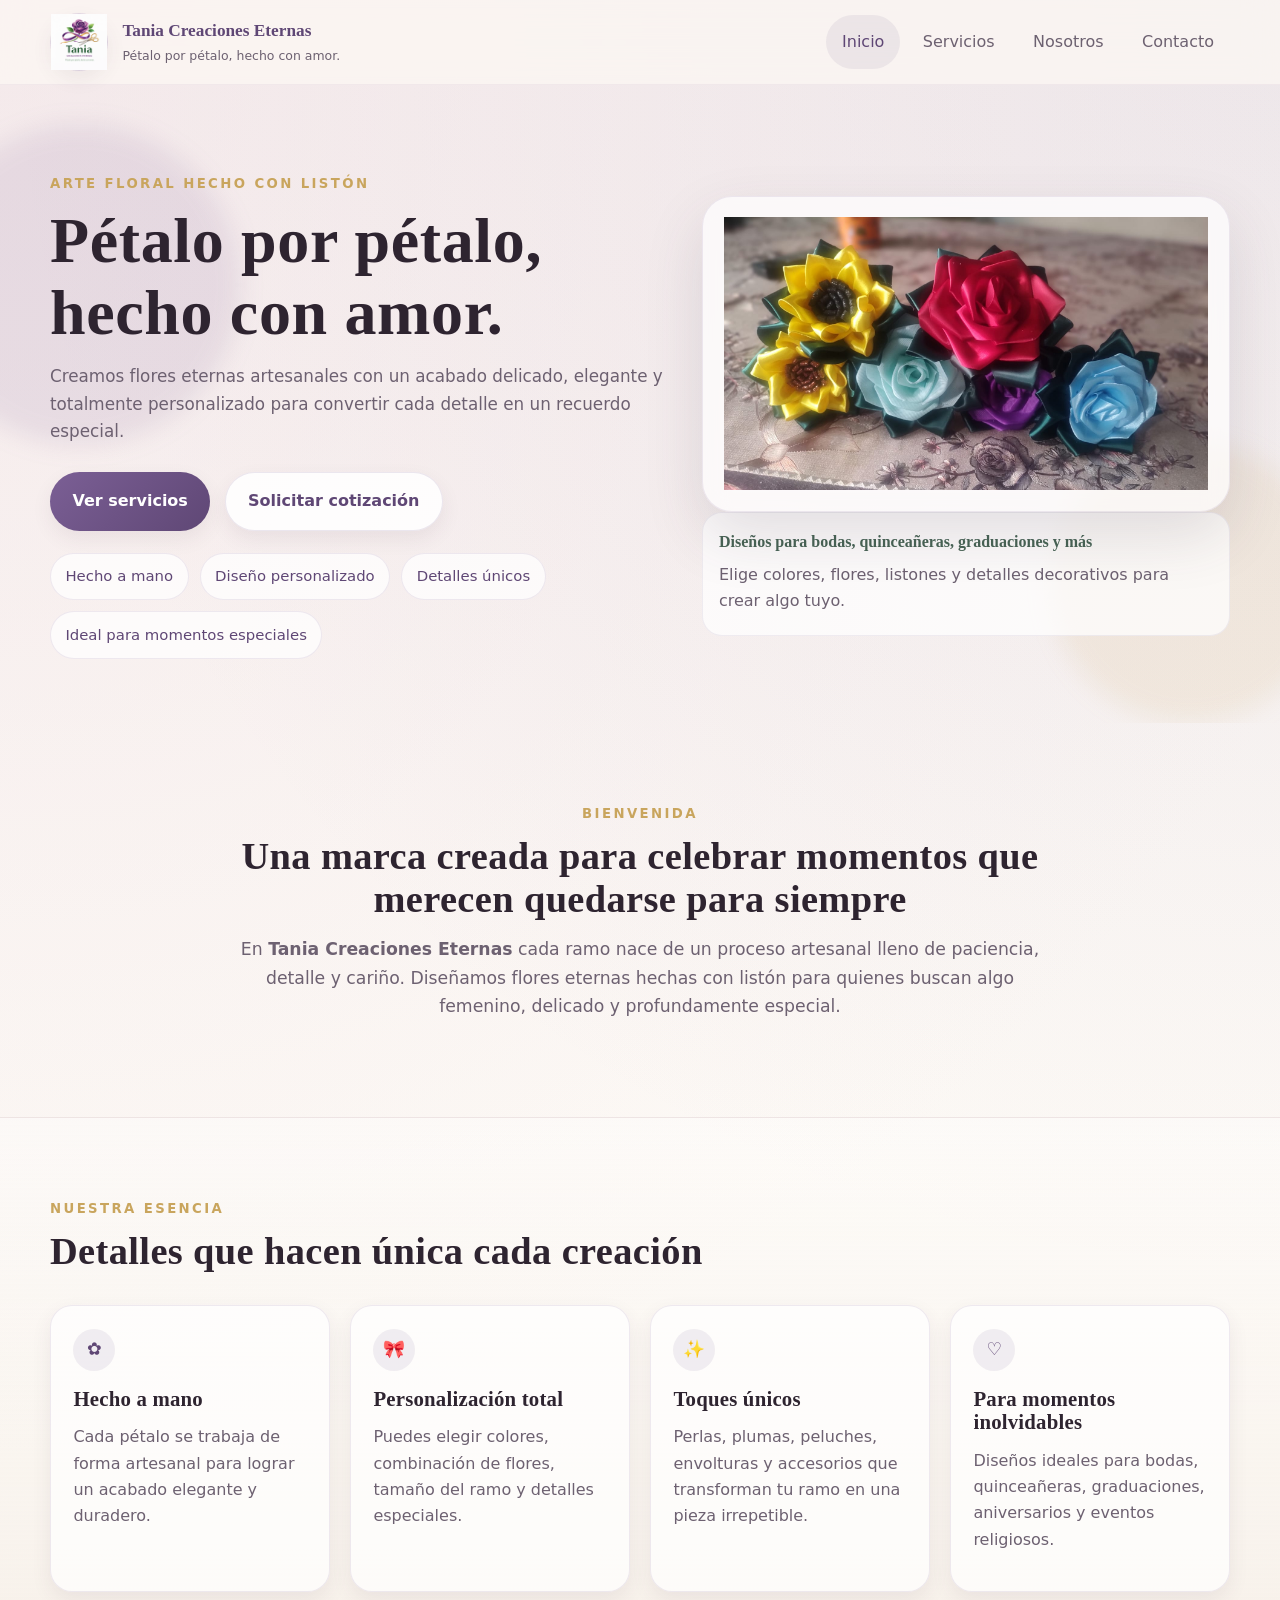
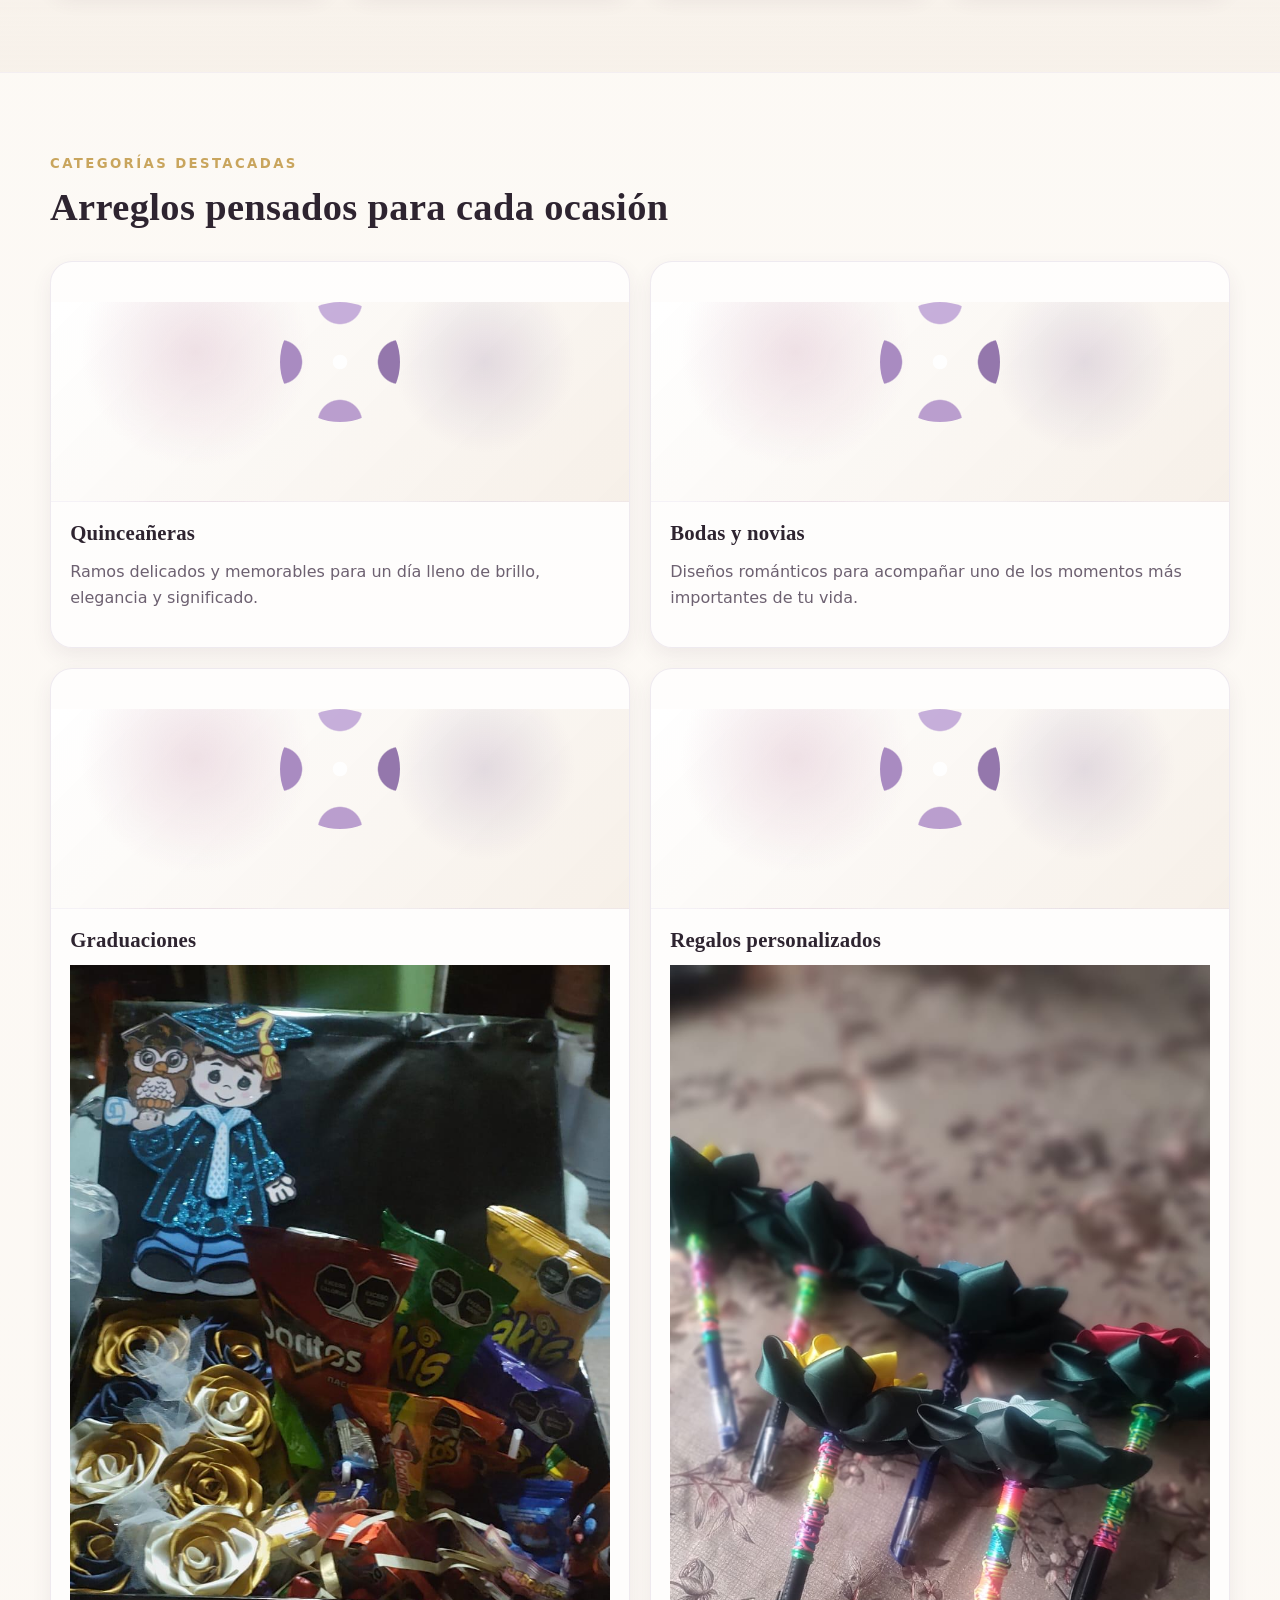
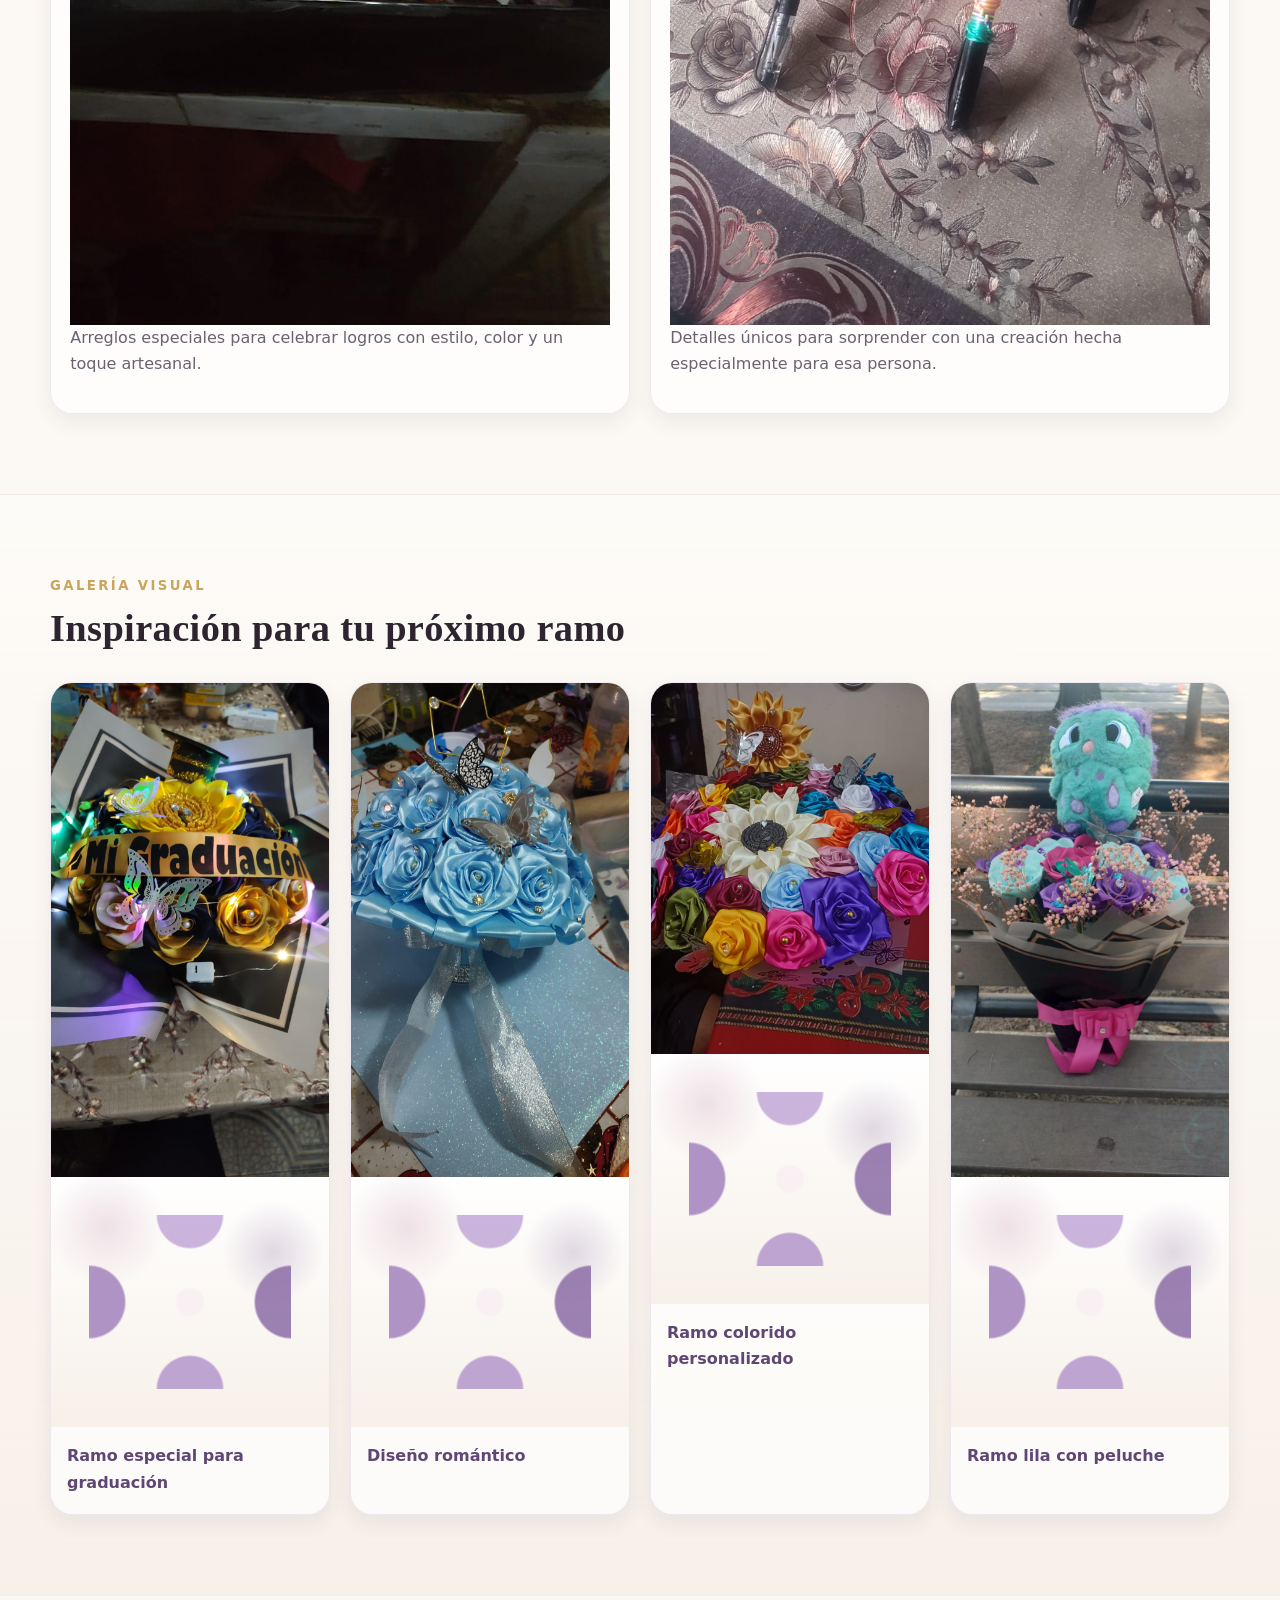
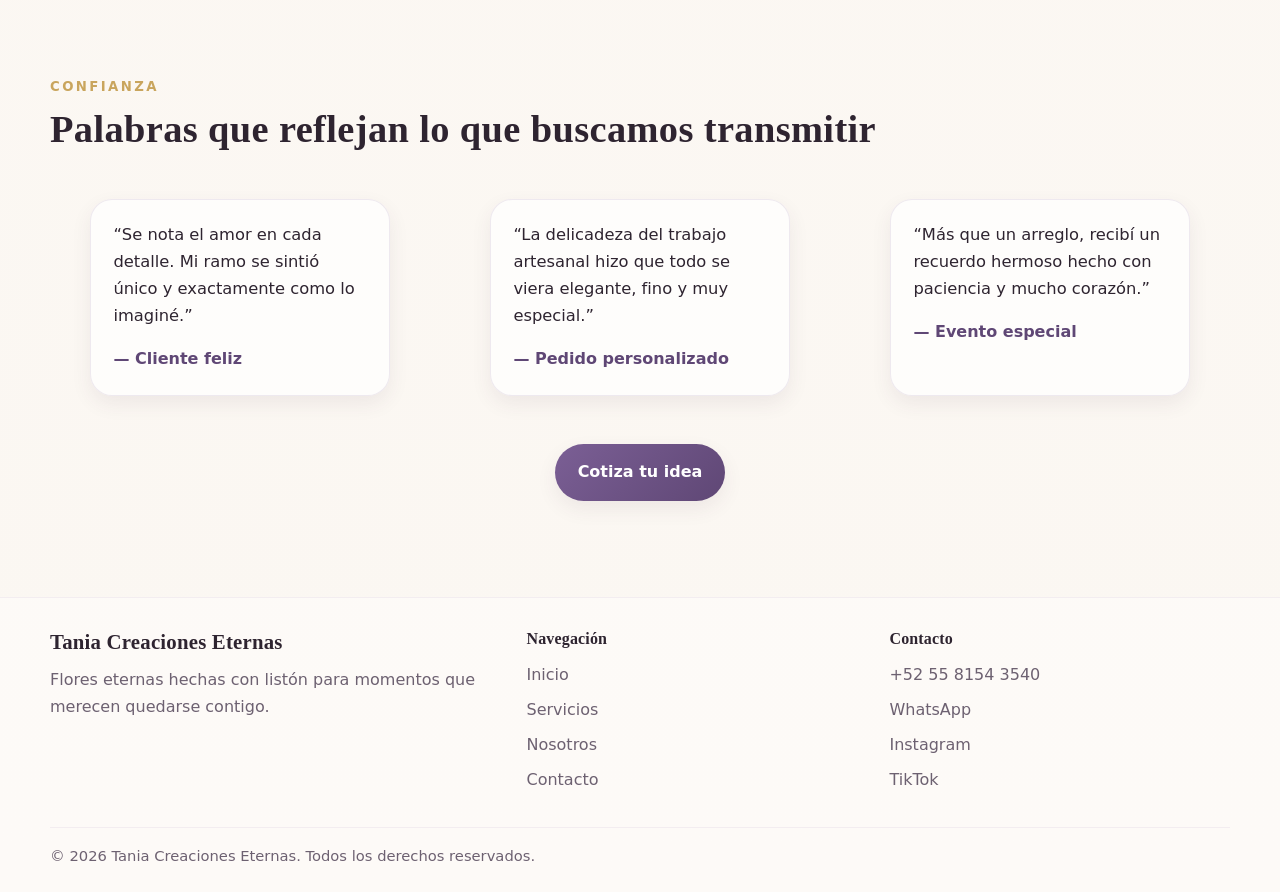
==== index.html @ 3d88b13b "Archivos iniciales" ====
<!DOCTYPE html>
<html lang="es">
<head>
  <meta charset="UTF-8" />
  <meta name="viewport" content="width=device-width, initial-scale=1.0" />
  <title>Tania Creaciones Eternas | Inicio</title>
  <meta
    name="description"
    content="Tania Creaciones Eternas crea flores eternas hechas con listón, pétalo por pétalo, con diseños personalizados para bodas, quinceañeras, graduaciones y momentos especiales."
  />
  <link rel="stylesheet" href="style.css" />
</head>
<body>
  <a class="skip-link" href="#contenido">Saltar al contenido</a>

  <!-- Header -->
  <header class="site-header">
    <div class="container nav-wrap">
      <a href="index.html" class="brand" aria-label="Ir al inicio de Tania Creaciones Eternas">
        <div class="brand-mark" aria-hidden="true">
          <img src="Imagenes/logo tania creaciones.png" alt="logotipo de Tania Creaciones Eternas">
        </div>
        <div class="brand-text">
          <strong>Tania Creaciones Eternas</strong>
          <span>Pétalo por pétalo, hecho con amor.</span>
        </div>
      </a>

      <button class="menu-toggle" aria-expanded="false" aria-controls="main-nav">
        Menú
      </button>

      <nav id="main-nav" class="main-nav" aria-label="Navegación principal">
        <ul>
          <li><a class="active" href="index.html">Inicio</a></li>
          <li><a href="servicios.html">Servicios</a></li>
          <li><a href="nosotros.html">Nosotros</a></li>
          <li><a href="contacto.html">Contacto</a></li>
        </ul>
      </nav>
    </div>
  </header>

  <main id="contenido">
    <!-- Hero -->
    <section class="hero">
      <div class="container hero-grid">
        <div class="hero-copy reveal">
          <p class="eyebrow">Arte floral hecho con listón</p>
          <h1>Pétalo por pétalo, hecho con amor.</h1>
          <p class="hero-text">
            Creamos flores eternas artesanales con un acabado delicado, elegante y totalmente
            personalizado para convertir cada detalle en un recuerdo especial.
          </p>
          <div class="hero-actions">
            <a class="btn btn-primary" href="servicios.html">Ver servicios</a>
            <a class="btn btn-secondary" href="contacto.html">Solicitar cotización</a>
          </div>

          <ul class="hero-badges" aria-label="Valores principales">
            <li>Hecho a mano</li>
            <li>Diseño personalizado</li>
            <li>Detalles únicos</li>
            <li>Ideal para momentos especiales</li>
          </ul>
        </div>

        <div class="hero-visual reveal">
          <div class="hero-card">
              <img src="Imagenes/Personalizacion Tania Creaciones.jpeg" alt="Personalización de un ramo de flores">
            </div>
            <div class="hero-note">
              <strong>Diseños para bodas, quinceañeras, graduaciones y más</strong>
              <p>Elige colores, flores, listones y detalles decorativos para crear algo tuyo.</p>
            </div>
          </div>
        </div>
      </div>
      <div class="hero-glow hero-glow-1"></div>
      <div class="hero-glow hero-glow-2"></div>
    </section>

    <!-- Brand intro -->
    <section class="section">
      <div class="container narrow center reveal">
        <p class="section-label">Bienvenida</p>
        <h2>Una marca creada para celebrar momentos que merecen quedarse para siempre</h2>
        <p class="lead">
          En <strong>Tania Creaciones Eternas</strong> cada ramo nace de un proceso artesanal
          lleno de paciencia, detalle y cariño. Diseñamos flores eternas hechas con listón para
          quienes buscan algo femenino, delicado y profundamente especial.
        </p>
      </div>
    </section>

    <!-- Values -->
    <section class="section alt-bg">
      <div class="container">
        <div class="section-heading reveal">
          <p class="section-label">Nuestra esencia</p>
          <h2>Detalles que hacen única cada creación</h2>
        </div>

        <div class="cards-grid four">
          <article class="card reveal">
            <span class="card-icon">✿</span>
            <h3>Hecho a mano</h3>
            <p>
              Cada pétalo se trabaja de forma artesanal para lograr un acabado elegante y duradero.
            </p>
          </article>

          <article class="card reveal">
            <span class="card-icon">🎀</span>
            <h3>Personalización total</h3>
            <p>
              Puedes elegir colores, combinación de flores, tamaño del ramo y detalles especiales.
            </p>
          </article>

          <article class="card reveal">
            <span class="card-icon">✨</span>
            <h3>Toques únicos</h3>
            <p>
              Perlas, plumas, peluches, envolturas y accesorios que transforman tu ramo en una pieza irrepetible.
            </p>
          </article>

          <article class="card reveal">
            <span class="card-icon">♡</span>
            <h3>Para momentos inolvidables</h3>
            <p>
              Diseños ideales para bodas, quinceañeras, graduaciones, aniversarios y eventos religiosos.
            </p>
          </article>
        </div>
      </div>
    </section>

    <!-- Categories -->
    <section class="section">
      <div class="container">
        <div class="section-heading reveal">
          <p class="section-label">Categorías destacadas</p>
          <h2>Arreglos pensados para cada ocasión</h2>
        </div>

        <div class="categories-grid">
          <article class="feature-tile reveal">
            <div class="tile-art art-quince"></div>
            <div class="tile-copy">
              <h3>Quinceañeras</h3>
              <img src="" alt="">
              <p>Ramos delicados y memorables para un día lleno de brillo, elegancia y significado.</p>
            </div>
          </article>

          <article class="feature-tile reveal">
            <div class="tile-art art-bride"></div>
            <div class="tile-copy">
              <h3>Bodas y novias</h3>
              <p>Diseños románticos para acompañar uno de los momentos más importantes de tu vida.</p>
            </div>
          </article>

          <article class="feature-tile reveal">
            <div class="tile-art art-grad"></div>
            <div class="tile-copy">
              <h3>Graduaciones</h3>
              <img src="Imagenes/Flores con dulces Tania Creaciones.jpeg" alt="Ramo con dulces">
              <p>Arreglos especiales para celebrar logros con estilo, color y un toque artesanal.</p>
            </div>
          </article>

          <article class="feature-tile reveal">
            <div class="tile-art art-gift"></div>
            <div class="tile-copy">
              <h3>Regalos personalizados</h3>
              <img src="Imagenes/Plumas Tania Creaciones.jpeg" alt="Plumas decoradas como flores">
              <p>Detalles únicos para sorprender con una creación hecha especialmente para esa persona.</p>
            </div>
          </article>
        </div>
      </div>
    </section>

    <!-- Gallery -->
    <section class="section alt-bg">
      <div class="container">
        <div class="section-heading reveal">
          <p class="section-label">Galería visual</p>
          <h2>Inspiración para tu próximo ramo</h2>
        </div>

        <div class="gallery-grid">
          <div class="gallery-card reveal">
            <img src="Imagenes/WhatsApp Image 2026-03-19 at 4.46.03 PM.jpeg
            " alt="Ramo especial para graduación">
            <div class="gallery-art g1"></div>
            
            <p>Ramo especial para graduación</p>
          </div>
          <div class="gallery-card reveal">
            <img src="Imagenes/Ramo azul.jpeg" alt="Ramo elegante azul">
            <div class="gallery-art g2"></div>
            <p>Diseño romántico </p>
          </div>
          <div class="gallery-card reveal">
            <img src="Imagenes/Ramo Tania Creaciones.jpeg" alt="Ramo colorido personalizado">
            <div class="gallery-art g3"></div>
            <p>Ramo colorido personalizado </p>
          </div>
          <div class="gallery-card reveal">
            <img src="Imagenes/Ramo con peluche Tania creaciones.jpeg" alt="Ramo lila con peluche">
            <div class="gallery-art g4"></div>
            <p>Ramo lila con peluche</p>
          </div>
        </div>
      </div>
    </section>

    <!-- Testimonials -->
    <section class="section">
      <div class="container">
        <div class="section-heading reveal">
          <p class="section-label">Confianza</p>
          <h2>Palabras que reflejan lo que buscamos transmitir</h2>
        </div>

        <div class="cards-grid three">
          <blockquote class="quote-card reveal">
            <p>
              “Se nota el amor en cada detalle. Mi ramo se sintió único y exactamente como lo imaginé.”
            </p>
            <footer>— Cliente feliz</footer>
          </blockquote>

          <blockquote class="quote-card reveal">
            <p>
              “La delicadeza del trabajo artesanal hizo que todo se viera elegante, fino y muy especial.”
            </p>
            <footer>— Pedido personalizado</footer>
          </blockquote>

          <blockquote class="quote-card reveal">
            <p>
              “Más que un arreglo, recibí un recuerdo hermoso hecho con paciencia y mucho corazón.”
            </p>
            <footer>— Evento especial</footer>
          </blockquote>
        </div>

        <div class="center cta-inline reveal">
          <a class="btn btn-primary" href="contacto.html">Cotiza tu idea</a>
        </div>
      </div>
    </section>
  </main>

  <!-- Footer -->
  <footer class="site-footer">
    <div class="container footer-grid">
      <div>
        <h3>Tania Creaciones Eternas</h3>
        <p>
          Flores eternas hechas con listón para momentos que merecen quedarse contigo.
        </p>
      </div>

      <div>
        <h4>Navegación</h4>
        <ul class="footer-links">
          <li><a href="index.html">Inicio</a></li>
          <li><a href="servicios.html">Servicios</a></li>
          <li><a href="nosotros.html">Nosotros</a></li>
          <li><a href="contacto.html">Contacto</a></li>
        </ul>
      </div>

      <div>
        <h4>Contacto</h4>
        <ul class="footer-links">
          <li><a href="tel:+525581543540">+52 55 8154 3540</a></li>
          <li><a href="https://wa.me/525581543540" target="_blank" rel="noopener">WhatsApp</a></li>
          <li><a href="#" aria-label="Instagram">Instagram</a></li>
          <li><a href="#" aria-label="TikTok">TikTok</a></li>
        </ul>
      </div>
    </div>

    <div class="container footer-bottom">
      <p>© 2026 Tania Creaciones Eternas. Todos los derechos reservados.</p>
    </div>
  </footer>

  <script src="./script.js"></script>
</body>
</html>
---- style.css ----
/* =========================
   VARIABLES Y BASE
========================= */
:root {
  --bg: #fbf7f2;
  --bg-soft: #f6efe7;
  --surface: rgba(255, 255, 255, 0.72);
  --surface-strong: #fffdf9;
  --text: #2e2430;
  --muted: #6d6171;
  --line: rgba(107, 78, 117, 0.14);

  --primary: #7b5f95;      /* lila */
  --primary-dark: #5f4775;
  --accent: #c9a55d;       /* dorado suave */
  --green: #476354;        /* verde profundo */
  --blush: #e9d5dd;        /* rosa empolvado */
  --white: #ffffff;

  --shadow-sm: 0 8px 20px rgba(71, 56, 78, 0.08);
  --shadow-md: 0 18px 40px rgba(71, 56, 78, 0.10);
  --shadow-lg: 0 24px 60px rgba(71, 56, 78, 0.14);

  --radius-sm: 14px;
  --radius-md: 22px;
  --radius-lg: 30px;

  --container: 1180px;
  --transition: 220ms ease;
}

*,
*::before,
*::after {
  box-sizing: border-box;
}

html {
  scroll-behavior: smooth;
}

body {
  margin: 0;
  font-family: "Segoe UI", system-ui, -apple-system, BlinkMacSystemFont, sans-serif;
  color: var(--text);
  background:
    radial-gradient(circle at top left, rgba(233, 213, 221, 0.46), transparent 25%),
    radial-gradient(circle at top right, rgba(123, 95, 149, 0.12), transparent 22%),
    linear-gradient(180deg, #fdfaf6 0%, var(--bg) 100%);
  line-height: 1.65;
}

img {
  max-width: 100%;
  display: block;
}

a {
  color: inherit;
  text-decoration: none;
}

button,
input,
textarea,
select {
  font: inherit;
}

.container {
  width: min(var(--container), calc(100% - 2rem));
  margin: 0 auto;
}

.narrow {
  max-width: 820px;
}

.center {
  text-align: center;
}

.section {
  padding: 5rem 0;
}

.alt-bg {
  background: linear-gradient(180deg, rgba(255,255,255,0.35), rgba(246,239,231,0.8));
  border-block: 1px solid rgba(123, 95, 149, 0.08);
}

.section-label,
.eyebrow {
  margin: 0 0 0.65rem;
  font-size: 0.83rem;
  letter-spacing: 0.18em;
  text-transform: uppercase;
  color: var(--accent);
  font-weight: 700;
}

.section-heading {
  margin-bottom: 2rem;
}

.section-heading h2,
h1,
h2,
h3,
h4 {
  font-family: Georgia, "Times New Roman", serif;
  line-height: 1.12;
  margin: 0 0 0.9rem;
  letter-spacing: 0.01em;
}

h1 {
  font-size: clamp(2.5rem, 5vw, 4.6rem);
}

h2 {
  font-size: clamp(1.8rem, 3vw, 3rem);
}

h3 {
  font-size: 1.3rem;
}

p {
  margin: 0 0 1rem;
  color: var(--muted);
}

.lead {
  font-size: 1.08rem;
}

.skip-link {
  position: absolute;
  left: -9999px;
  top: auto;
}

.skip-link:focus {
  left: 1rem;
  top: 1rem;
  z-index: 999;
  background: var(--primary-dark);
  color: white;
  padding: 0.75rem 1rem;
  border-radius: 999px;
}

/* =========================
   HEADER
========================= */
.site-header {
  position: sticky;
  top: 0;
  z-index: 50;
  backdrop-filter: blur(16px);
  background: rgba(251, 247, 242, 0.78);
  border-bottom: 1px solid rgba(123, 95, 149, 0.08);
}

.nav-wrap {
  min-height: 84px;
  display: flex;
  align-items: center;
  justify-content: space-between;
  gap: 1rem;
}

.brand {
  display: inline-flex;
  align-items: center;
  gap: 0.9rem;
}

.brand-text strong {
  display: block;
  font-family: Georgia, "Times New Roman", serif;
  font-size: 1.08rem;
  color: var(--primary-dark);
}

.brand-text span {
  display: block;
  font-size: 0.78rem;
  color: var(--muted);
}

.brand-mark {
  width: 58px;
  height: 58px;
  position: relative;
  border-radius: 50%;
  background:
    radial-gradient(circle at 50% 50%, rgba(255,255,255,0.85), rgba(255,255,255,0.15)),
    linear-gradient(135deg, rgba(123,95,149,0.18), rgba(233,213,221,0.26));
  border: 1px solid rgba(123, 95, 149, 0.18);
  box-shadow: var(--shadow-sm);
}

.petal {
  position: absolute;
  width: 18px;
  height: 24px;
  border-radius: 18px 18px 18px 18px / 20px 20px 12px 12px;
  background: linear-gradient(180deg, #a88cc0, #7b5f95);
}

.petal-1 { top: 7px; left: 19px; }
.petal-2 { top: 17px; left: 8px; transform: rotate(-38deg); }
.petal-3 { top: 17px; right: 8px; transform: rotate(38deg); }
.petal-4 { bottom: 10px; left: 20px; transform: rotate(180deg); }

.scissor {
  position: absolute;
  right: 5px;
  bottom: 7px;
  width: 16px;
  height: 16px;
  border: 2px solid var(--accent);
  border-radius: 50%;
  box-shadow:
    -8px 0 0 -2px var(--accent),
    -2px -8px 0 -6px var(--accent);
  transform: rotate(18deg);
  opacity: 0.8;
}

.main-nav ul {
  list-style: none;
  display: flex;
  align-items: center;
  gap: 0.4rem;
  padding: 0;
  margin: 0;
}

.main-nav a {
  display: inline-block;
  padding: 0.85rem 1rem;
  border-radius: 999px;
  color: var(--muted);
  transition: background var(--transition), color var(--transition), transform var(--transition);
}

.main-nav a:hover,
.main-nav a.active {
  background: rgba(123, 95, 149, 0.1);
  color: var(--primary-dark);
}

.menu-toggle {
  display: none;
  border: 1px solid rgba(123, 95, 149, 0.18);
  background: white;
  color: var(--primary-dark);
  padding: 0.72rem 1rem;
  border-radius: 999px;
  cursor: pointer;
}

/* =========================
   BOTONES
========================= */
.btn {
  display: inline-flex;
  align-items: center;
  justify-content: center;
  padding: 0.95rem 1.4rem;
  border-radius: 999px;
  font-weight: 700;
  transition: transform var(--transition), box-shadow var(--transition), background var(--transition);
  box-shadow: var(--shadow-sm);
}

.btn:hover {
  transform: translateY(-2px);
}

.btn-primary {
  background: linear-gradient(135deg, var(--primary), var(--primary-dark));
  color: white;
}

.btn-secondary {
  background: rgba(255, 255, 255, 0.85);
  color: var(--primary-dark);
  border: 1px solid rgba(123, 95, 149, 0.14);
}

/* =========================
   HERO
========================= */
.hero {
  position: relative;
  overflow: hidden;
  padding: 5.5rem 0 4rem;
}

.hero-grid {
  display: grid;
  grid-template-columns: 1.08fr 0.92fr;
  gap: 2rem;
  align-items: center;
}

.hero-copy {
  position: relative;
  z-index: 2;
}

.hero-text {
  max-width: 58ch;
  font-size: 1.05rem;
}

.hero-actions {
  display: flex;
  flex-wrap: wrap;
  gap: 0.9rem;
  margin: 1.6rem 0 1.4rem;
}

.hero-badges {
  list-style: none;
  padding: 0;
  margin: 1rem 0 0;
  display: flex;
  flex-wrap: wrap;
  gap: 0.7rem;
}

.hero-badges li {
  padding: 0.65rem 0.9rem;
  border-radius: 999px;
  background: rgba(255,255,255,0.72);
  border: 1px solid rgba(123, 95, 149, 0.12);
  color: var(--primary-dark);
  font-size: 0.93rem;
}

.hero-visual {
  position: relative;
  z-index: 2;
}

.hero-card,
.about-frame {
  background: rgba(255, 255, 255, 0.68);
  border: 1px solid rgba(123, 95, 149, 0.12);
  box-shadow: var(--shadow-lg);
  border-radius: var(--radius-lg);
  padding: 1.3rem;
  backdrop-filter: blur(12px);
}

.hero-note {
  background: rgba(255,255,255,0.72);
  border-radius: 20px;
  border: 1px solid rgba(123, 95, 149, 0.1);
  padding: 1rem 1rem 0.3rem;
}

.hero-note strong {
  color: var(--green);
  font-family: Georgia, "Times New Roman", serif;
  display: block;
  margin-bottom: 0.4rem;
}

.hero-glow {
  position: absolute;
  border-radius: 50%;
  filter: blur(12px);
  pointer-events: none;
}

.hero-glow-1 {
  width: 320px;
  height: 320px;
  background: rgba(123, 95, 149, 0.12);
  left: -80px;
  top: 40px;
}

.hero-glow-2 {
  width: 280px;
  height: 280px;
  background: rgba(201, 165, 93, 0.12);
  right: -50px;
  bottom: 0;
}

/* =========================
   BOUQUET ART
========================= */
.bouquet-art {
  position: relative;
  width: 100%;
  margin: 0 auto 1rem;
  border-radius: 28px;
  background:
    radial-gradient(circle at top, rgba(255,255,255,0.9), rgba(255,255,255,0.45)),
    linear-gradient(180deg, rgba(233,213,221,0.5), rgba(123,95,149,0.08));
  overflow: hidden;
}

.bouquet-large {
  height: 370px;
}

.bouquet-medium {
  height: 420px;
}

.bouquet-art .flower {
  position: absolute;
  width: 88px;
  height: 88px;
  border-radius: 50%;
  background:
    radial-gradient(circle at center, #f9f0f4 10%, transparent 11%),
    radial-gradient(circle at top, #c4abd9 16%, transparent 17%),
    radial-gradient(circle at left, #a586bf 16%, transparent 17%),
    radial-gradient(circle at right, #8f71a9 16%, transparent 17%),
    radial-gradient(circle at bottom, #b79acd 16%, transparent 17%);
  filter: drop-shadow(0 8px 14px rgba(91, 60, 102, 0.18));
}

.f1 { top: 45px; left: 50%; transform: translateX(-50%) scale(1.05); }
.f2 { top: 90px; left: 22%; }
.f3 { top: 90px; right: 22%; }
.f4 { top: 155px; left: 34%; }
.f5 { top: 155px; right: 34%; }

.wrap {
  position: absolute;
  left: 50%;
  bottom: 35px;
  transform: translateX(-50%);
  width: 210px;
  height: 180px;
  background: linear-gradient(180deg, rgba(70,99,84,0.13), rgba(70,99,84,0.24));
  clip-path: polygon(18% 0, 82% 0, 100% 100%, 0 100%);
  border-radius: 12px;
}

.ribbon {
  position: absolute;
  left: 50%;
  bottom: 58px;
  transform: translateX(-50%);
  width: 108px;
  height: 42px;
  background: linear-gradient(135deg, var(--accent), #e3c483);
  border-radius: 999px;
  box-shadow: 0 10px 30px rgba(201, 165, 93, 0.35);
}

.ribbon::before,
.ribbon::after {
  content: "";
  position: absolute;
  bottom: -18px;
  width: 34px;
  height: 40px;
  background: linear-gradient(180deg, #d9b36d, #c2994c);
  clip-path: polygon(0 0, 100% 0, 65% 100%, 30% 100%);
}

.ribbon::before { left: 13px; transform: rotate(10deg); }
.ribbon::after { right: 13px; transform: scaleX(-1) rotate(10deg); }

/* =========================
   TARJETAS Y GRIDS
========================= */
.cards-grid {
  display: grid;
  gap: 1.25rem;
}

.cards-grid.four {
  grid-template-columns: repeat(4, 1fr);
}

.cards-grid.three {
  grid-template-columns: repeat(3, 1fr);
}

.card,
.quote-card,
.service-card,
.info-panel,
.info-card,
.feature-tile,
.gallery-card,
.contact-panel,
.contact-info {
  background: rgba(255,255,255,0.7);
  border: 1px solid rgba(123, 95, 149, 0.12);
  border-radius: var(--radius-md);
  box-shadow: var(--shadow-sm);
}

.card,
.quote-card,
.service-card,
.info-panel,
.info-card {
  padding: 1.4rem;
}

.card-icon {
  display: inline-flex;
  width: 42px;
  height: 42px;
  align-items: center;
  justify-content: center;
  border-radius: 50%;
  background: rgba(123, 95, 149, 0.1);
  color: var(--primary-dark);
  margin-bottom: 1rem;
  font-size: 1.1rem;
}

.quote-card p {
  font-size: 1.02rem;
  color: var(--text);
}

.quote-card footer {
  color: var(--primary-dark);
  font-weight: 700;
}

.cta-inline {
  margin-top: 2rem;
}

/* =========================
   TILES / GALERÍA
========================= */
.categories-grid,
.gallery-grid {
  display: grid;
  gap: 1.25rem;
}

.categories-grid {
  grid-template-columns: repeat(2, 1fr);
}

.feature-tile {
  overflow: hidden;
}

.tile-art {
  min-height: 200px;
  background:
    radial-gradient(circle at 25% 25%, rgba(233,213,221,0.7), transparent 25%),
    radial-gradient(circle at 75% 30%, rgba(123,95,149,0.18), transparent 20%),
    linear-gradient(135deg, rgba(255,255,255,0.9), rgba(246,239,231,0.95));
  border-bottom: 1px solid rgba(123, 95, 149, 0.08);
}

.tile-copy {
  padding: 1.2rem;
}

.art-quince::after,
.art-bride::after,
.art-grad::after,
.art-gift::after {
  content: "";
  display: block;
  width: 120px;
  height: 120px;
  margin: 40px auto 0;
  border-radius: 50%;
  background:
    radial-gradient(circle at center, #fff 8%, transparent 9%),
    radial-gradient(circle at top, #c4abd9 16%, transparent 17%),
    radial-gradient(circle at left, #a586bf 16%, transparent 17%),
    radial-gradient(circle at right, #8f71a9 16%, transparent 17%),
    radial-gradient(circle at bottom, #b79acd 16%, transparent 17%);
  opacity: 0.95;
}

.gallery-grid {
  grid-template-columns: repeat(4, 1fr);
}

.gallery-card {
  overflow: hidden;
}

.gallery-card p {
  padding: 1rem 1rem 1.1rem;
  margin: 0;
  color: var(--primary-dark);
  font-weight: 600;
}

.gallery-art {
  height: 250px;
  background:
    radial-gradient(circle at 20% 20%, rgba(233,213,221,0.7), transparent 20%),
    radial-gradient(circle at 80% 30%, rgba(123,95,149,0.22), transparent 18%),
    linear-gradient(180deg, rgba(255,255,255,0.95), rgba(246,239,231,0.9));
}

.g1, .g2, .g3, .g4 {
  position: relative;
}

.g1::after, .g2::after, .g3::after, .g4::after {
  content: "";
  position: absolute;
  inset: 38px;
  border-radius: 30px;
  background:
    radial-gradient(circle at center, #f9f0f4 10%, transparent 11%),
    radial-gradient(circle at top, #c4abd9 16%, transparent 17%),
    radial-gradient(circle at left, #a586bf 16%, transparent 17%),
    radial-gradient(circle at right, #8f71a9 16%, transparent 17%),
    radial-gradient(circle at bottom, #b79acd 16%, transparent 17%);
  opacity: 0.88;
}

/* =========================
   PAGE HERO
========================= */
.page-hero {
  padding: 4.4rem 0 1.5rem;
}

.small-hero h1 {
  font-size: clamp(2rem, 4vw, 3.4rem);
}

/* =========================
   SERVICES
========================= */
.service-card {
  transition: transform var(--transition), box-shadow var(--transition);
}

.service-card:hover,
.feature-tile:hover,
.gallery-card:hover,
.card:hover,
.info-card:hover,
.info-panel:hover {
  transform: translateY(-4px);
  box-shadow: var(--shadow-md);
}

.service-top {
  margin-bottom: 0.6rem;
}

.service-badge {
  display: inline-block;
  margin-bottom: 0.7rem;
  padding: 0.45rem 0.8rem;
  border-radius: 999px;
  background: rgba(123, 95, 149, 0.1);
  color: var(--primary-dark);
  font-size: 0.85rem;
  font-weight: 700;
}

.split-grid {
  display: grid;
  grid-template-columns: 1fr 1fr;
  gap: 1.3rem;
}

.styled-list {
  padding-left: 1.1rem;
  margin: 0;
}

.styled-list li {
  margin-bottom: 0.55rem;
  color: var(--muted);
}

.highlight-panel {
  background: linear-gradient(180deg, rgba(255,255,255,0.85), rgba(233,213,221,0.35));
}

/* =========================
   ABOUT
========================= */
.about-grid {
  display: grid;
  grid-template-columns: 0.95fr 1.05fr;
  gap: 1.8rem;
  align-items: center;
}

.about-frame {
  padding: 1.2rem;
}

/* =========================
   CONTACTO
========================= */
.contact-grid {
  display: grid;
  grid-template-columns: 1.15fr 0.85fr;
  gap: 1.3rem;
  align-items: start;
}

.contact-form {
  display: grid;
  gap: 1rem;
}

.form-row {
  display: grid;
  gap: 0.45rem;
}

.form-row label {
  color: var(--primary-dark);
  font-weight: 700;
}

.contact-form input,
.contact-form textarea,
.contact-form select {
  width: 100%;
  border: 1px solid rgba(123, 95, 149, 0.14);
  background: rgba(255,255,255,0.88);
  border-radius: 16px;
  padding: 0.9rem 1rem;
  color: var(--text);
  transition: border-color var(--transition), box-shadow var(--transition);
}

.contact-form input:focus,
.contact-form textarea:focus,
.contact-form select:focus {
  outline: none;
  border-color: rgba(123, 95, 149, 0.4);
  box-shadow: 0 0 0 4px rgba(123, 95, 149, 0.08);
}

.contact-list {
  list-style: none;
  padding: 0;
  margin: 1rem 0 0;
}

.contact-list li {
  margin-bottom: 0.75rem;
  color: var(--muted);
}

.contact-list strong {
  color: var(--text);
}

.contact-actions {
  margin-top: 1.2rem;
}

.soft-card {
  margin-top: 1rem;
  background: linear-gradient(180deg, rgba(255,255,255,0.9), rgba(246,239,231,0.85));
}

/* =========================
   FOOTER
========================= */
.site-footer {
  margin-top: 1rem;
  padding-top: 2rem;
  border-top: 1px solid rgba(123, 95, 149, 0.08);
  background: rgba(255,255,255,0.35);
}

.footer-grid {
  display: grid;
  grid-template-columns: 1.2fr 0.9fr 0.9fr;
  gap: 1.4rem;
  padding-bottom: 1.5rem;
}

.footer-links {
  list-style: none;
  padding: 0;
  margin: 0;
}

.footer-links li {
  margin-bottom: 0.55rem;
}

.footer-links a {
  color: var(--muted);
}

.footer-links a:hover {
  color: var(--primary-dark);
}

.footer-bottom {
  padding: 1rem 0 1.5rem;
  border-top: 1px solid rgba(123, 95, 149, 0.08);
}

.footer-bottom p {
  margin: 0;
  font-size: 0.92rem;
}

/* =========================
   REVEAL
========================= */
.reveal {
  opacity: 0;
  transform: translateY(18px);
  transition: opacity 700ms ease, transform 700ms ease;
}

.reveal.is-visible {
  opacity: 1;
  transform: translateY(0);
}

/* =========================
   RESPONSIVE
========================= */
@media (max-width: 980px) {
  .hero-grid,
  .about-grid,
  .split-grid,
  .contact-grid,
  .cards-grid.four,
  .cards-grid.three,
  .gallery-grid,
  .footer-grid {
    grid-template-columns: 1fr 1fr;
  }

  .categories-grid {
    grid-template-columns: 1fr;
  }

  .hero {
    padding-top: 4.5rem;
  }
}

@media (max-width: 760px) {
  .menu-toggle {
    display: inline-flex;
  }

  .main-nav {
    position: absolute;
    top: calc(100% + 0.6rem);
    right: 1rem;
    width: min(320px, calc(100% - 2rem));
    background: rgba(255,255,255,0.95);
    border: 1px solid rgba(123, 95, 149, 0.12);
    border-radius: 24px;
    box-shadow: var(--shadow-lg);
    padding: 0.75rem;
    display: none;
  }

  .main-nav.open {
    display: block;
  }

  .main-nav ul {
    flex-direction: column;
    align-items: stretch;
  }

  .main-nav a {
    width: 100%;
  }

  .hero-grid,
  .about-grid,
  .split-grid,
  .contact-grid,
  .cards-grid.four,
  .cards-grid.three,
  .gallery-grid,
  .footer-grid {
    grid-template-columns: 1fr;
  }

  .brand-text span {
    display: none;
  }

  .section {
    padding: 4rem 0;
  }

  .hero-actions {
    flex-direction: column;
    align-items: stretch;
  }

  .btn {
    width: 100%;
  }
}
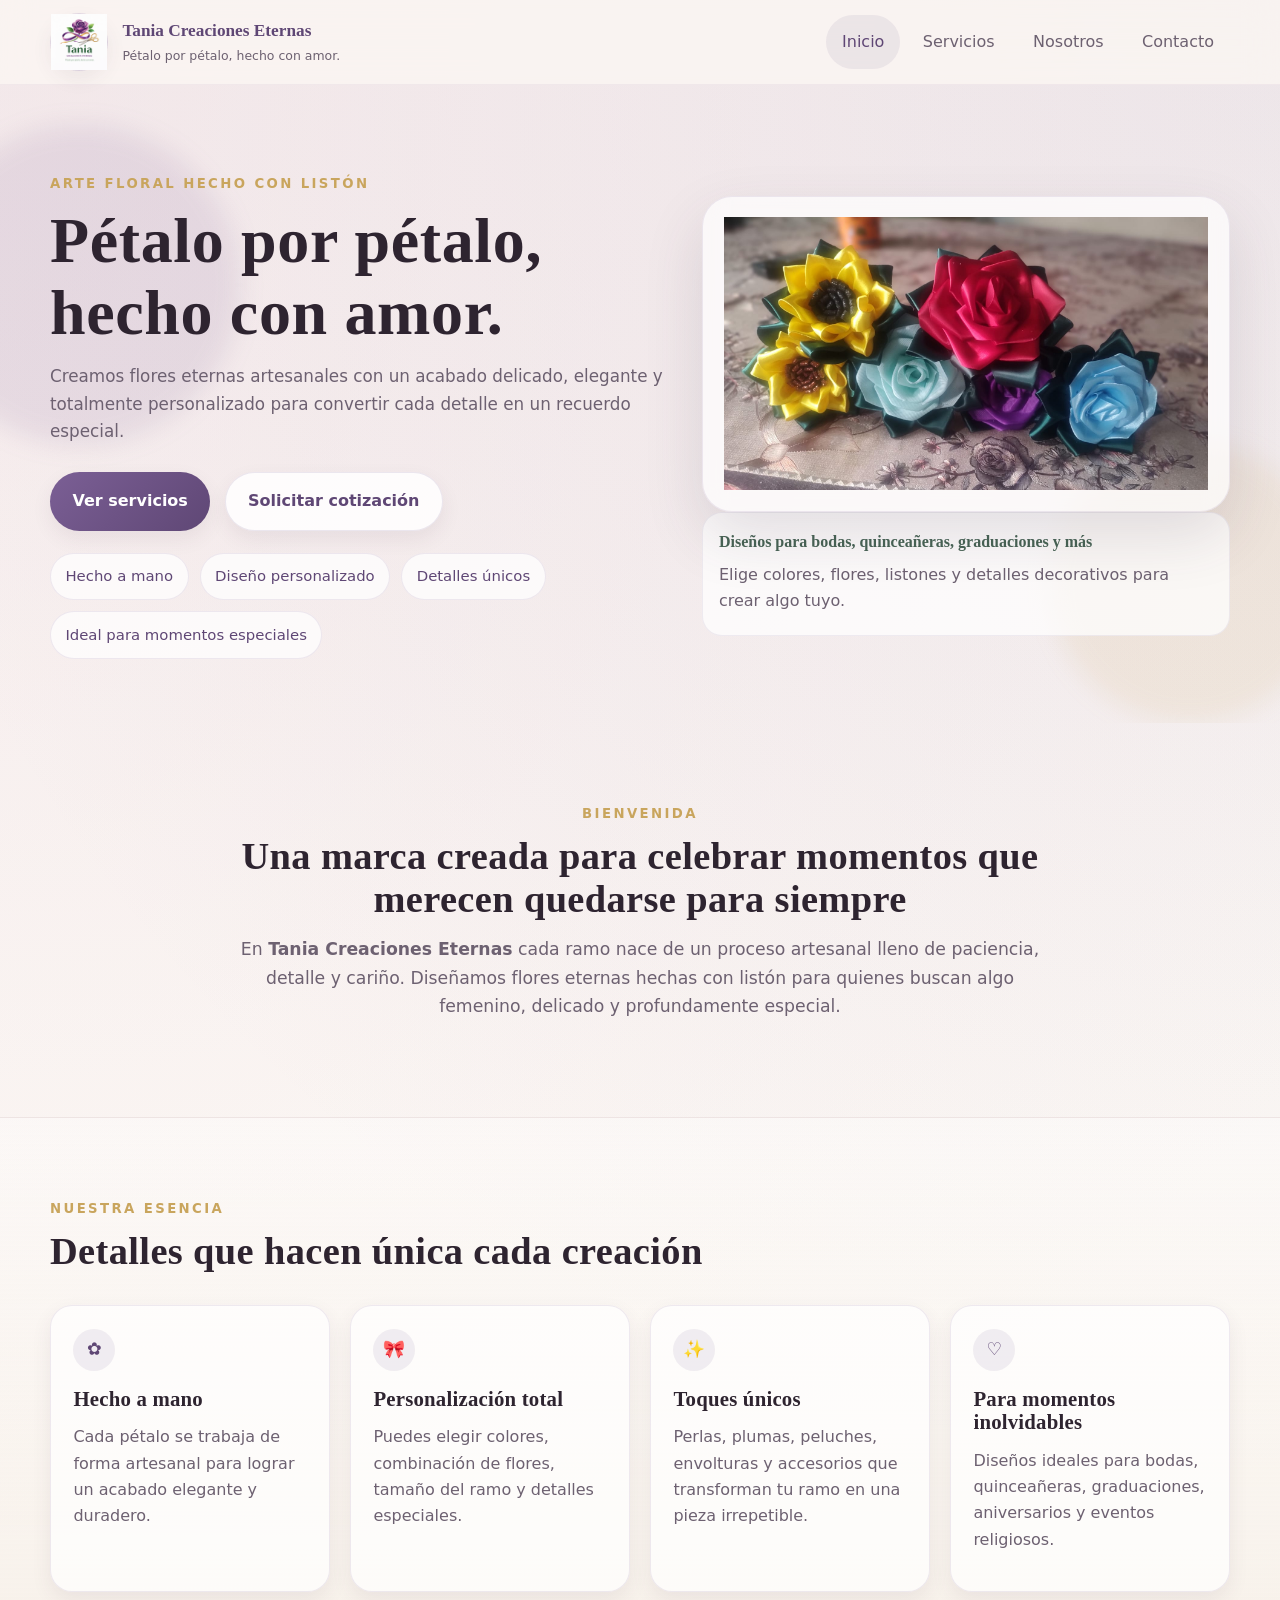
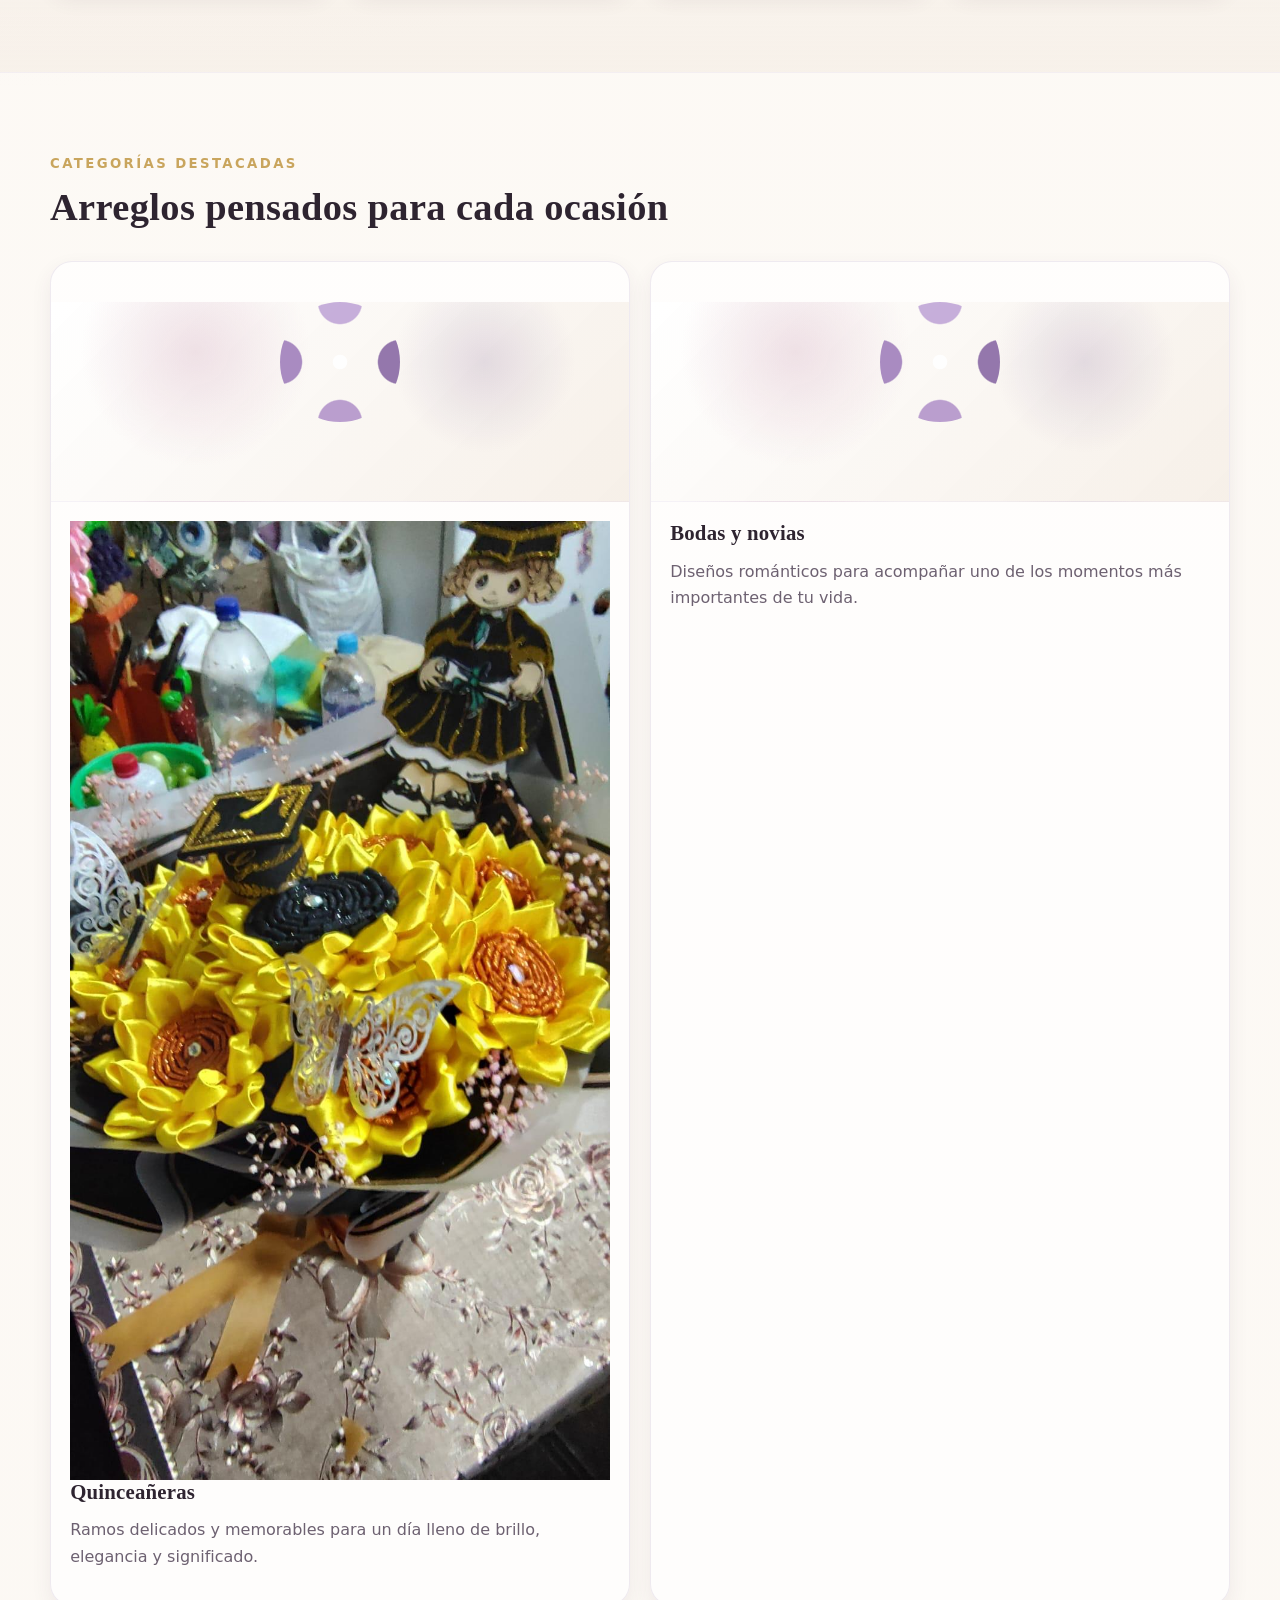
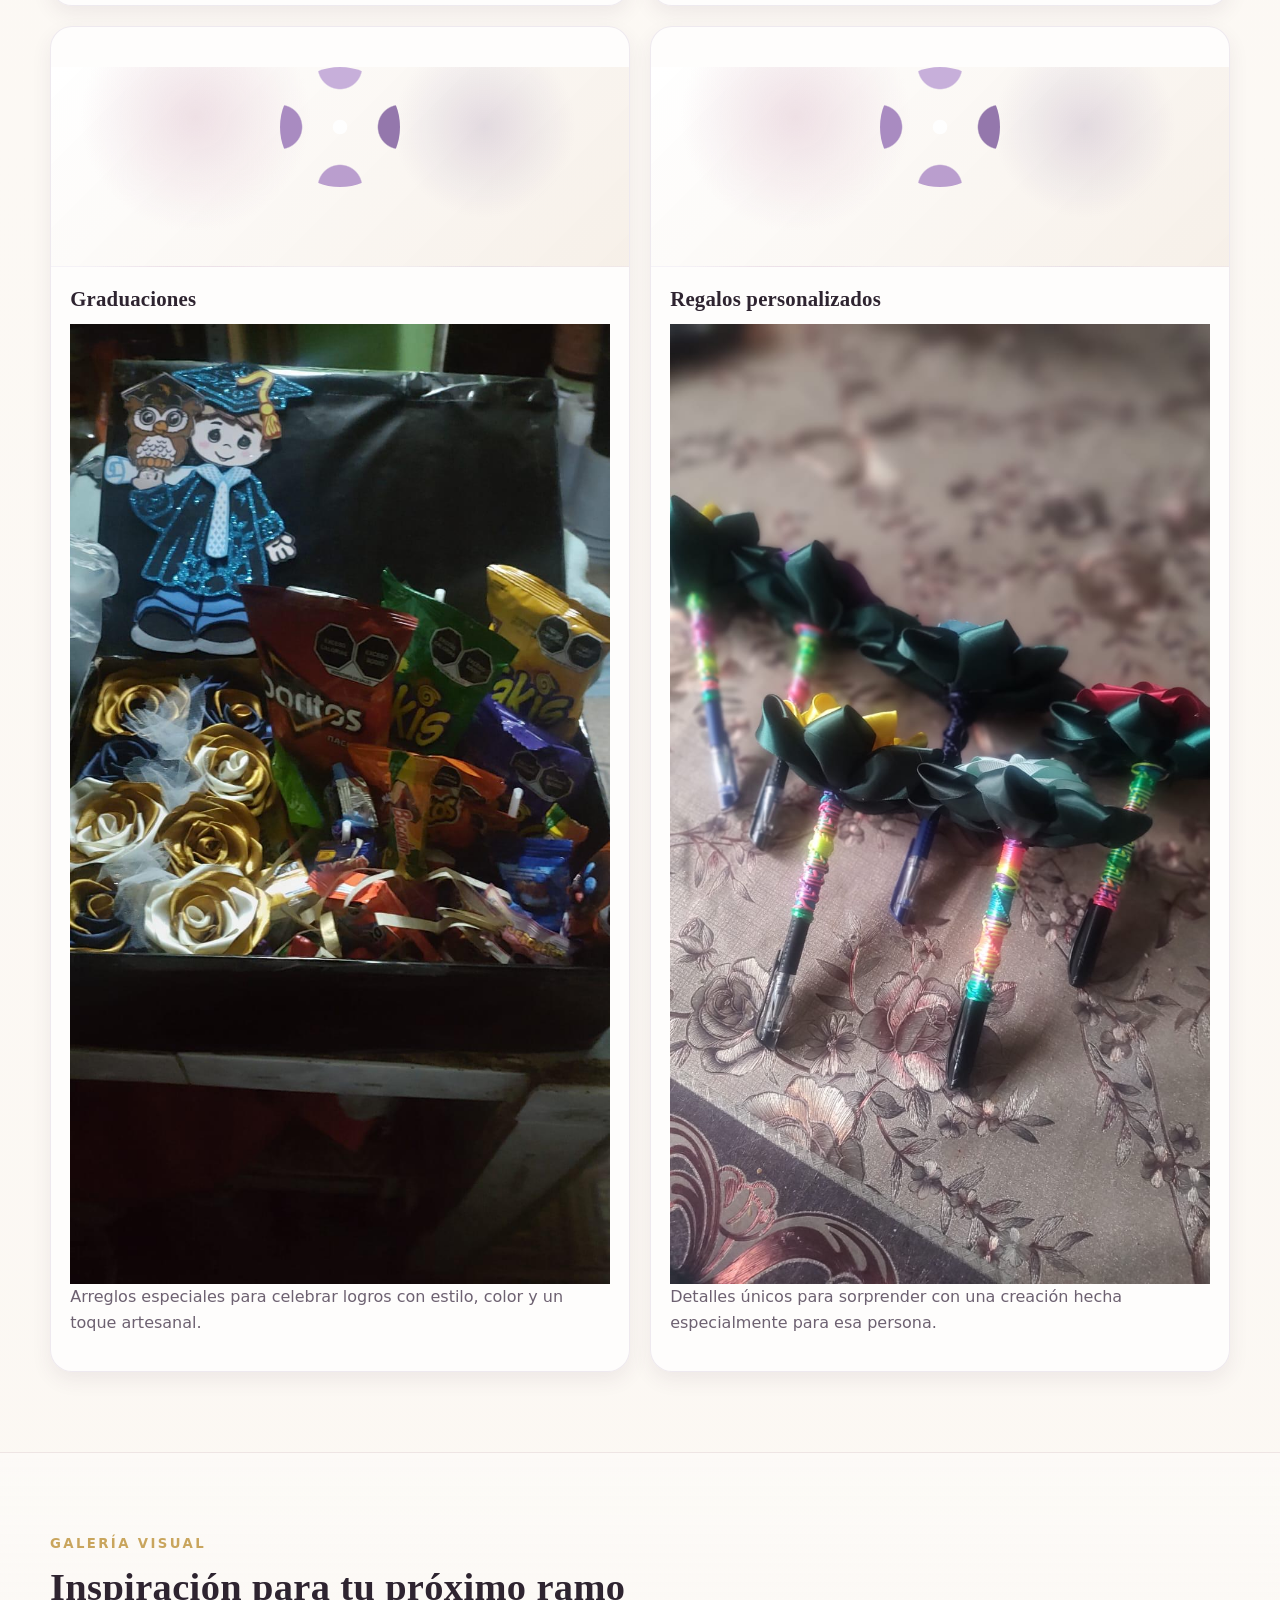
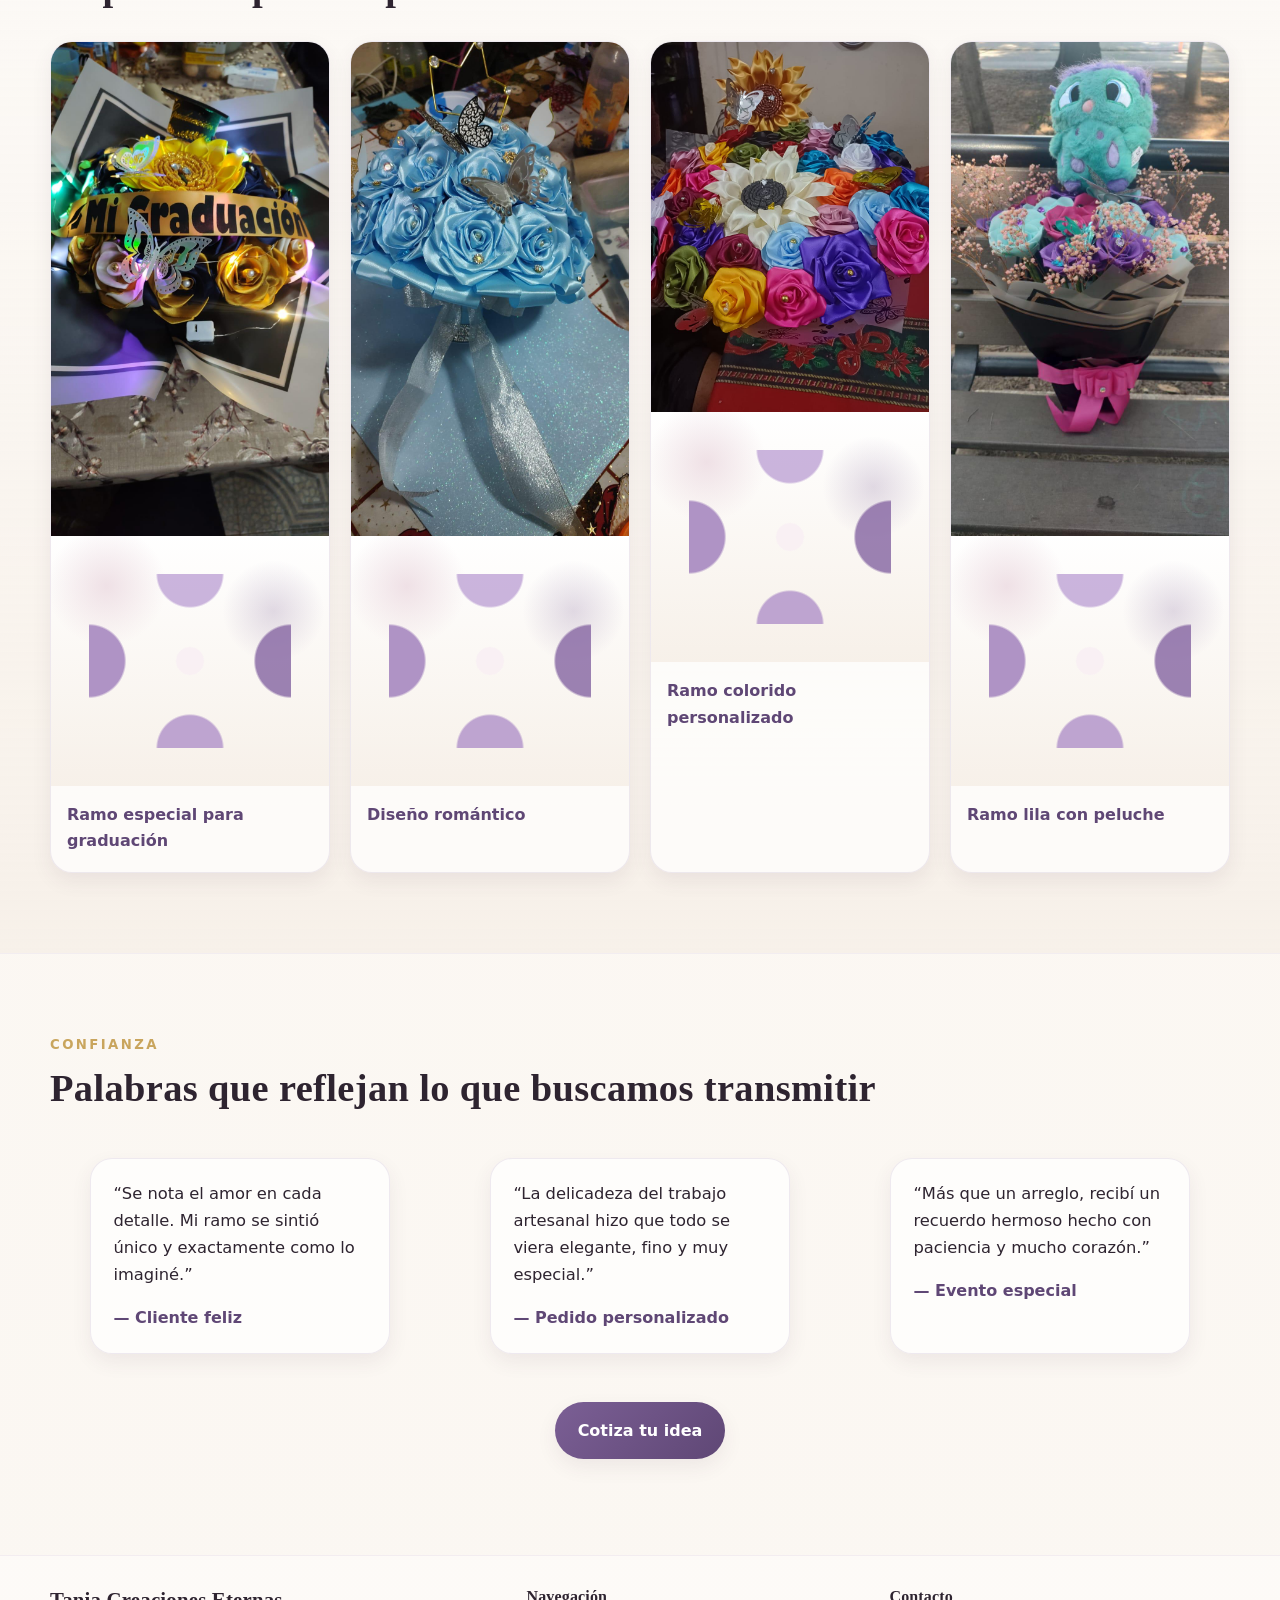
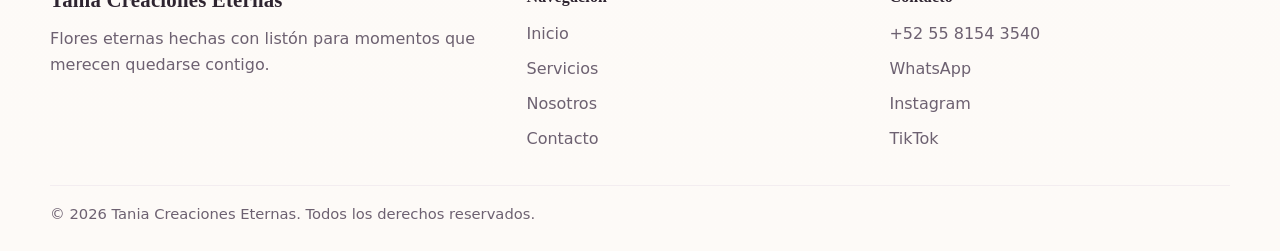
==== commit c13a2b7a: "Se agrego imagen de ramo de girasoles" ====
--- a/index.html
+++ b/index.html
@@ -149,6 +149,7 @@
           <article class="feature-tile reveal">
             <div class="tile-art art-quince"></div>
             <div class="tile-copy">
+                <img src="Imagenes/Ramo girasoles.jpeg" alt="Ramo de girasoles">
               <h3>Quinceañeras</h3>
               <img src="" alt="">
               <p>Ramos delicados y memorables para un día lleno de brillo, elegancia y significado.</p>
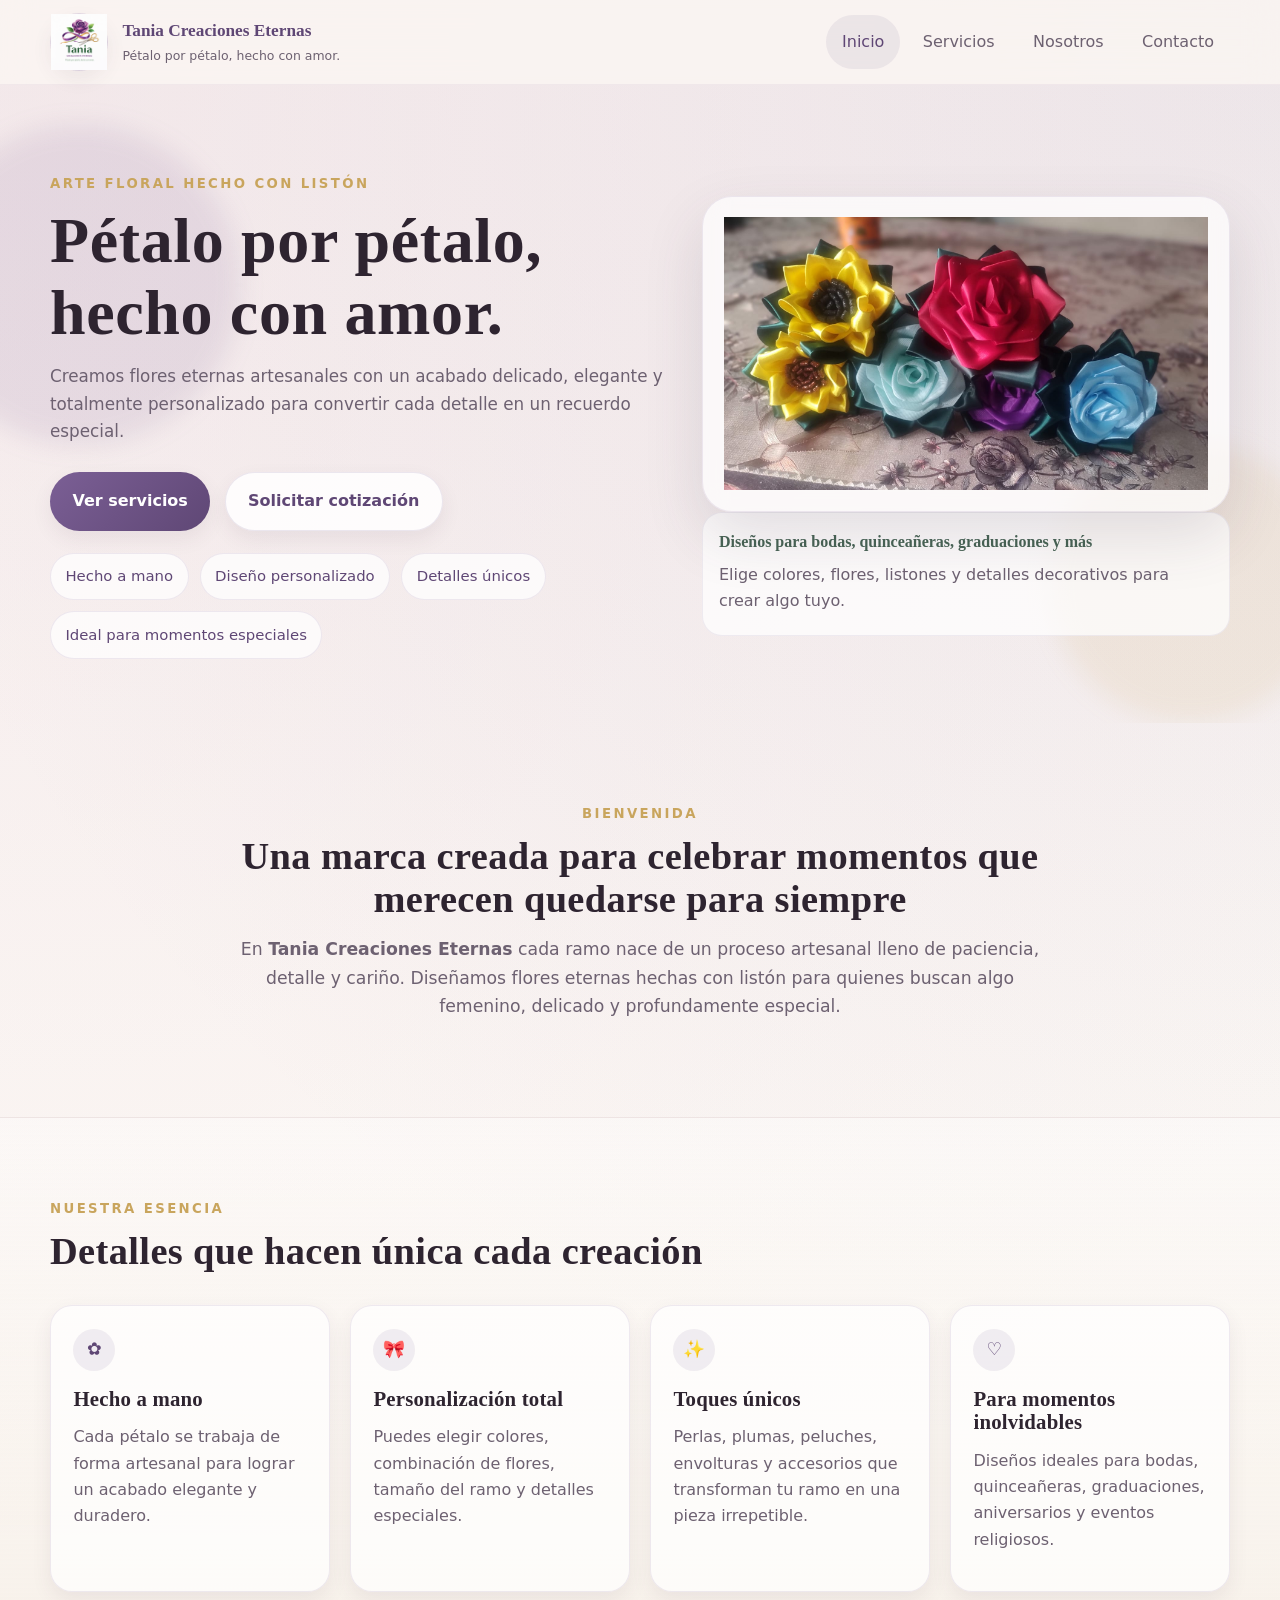
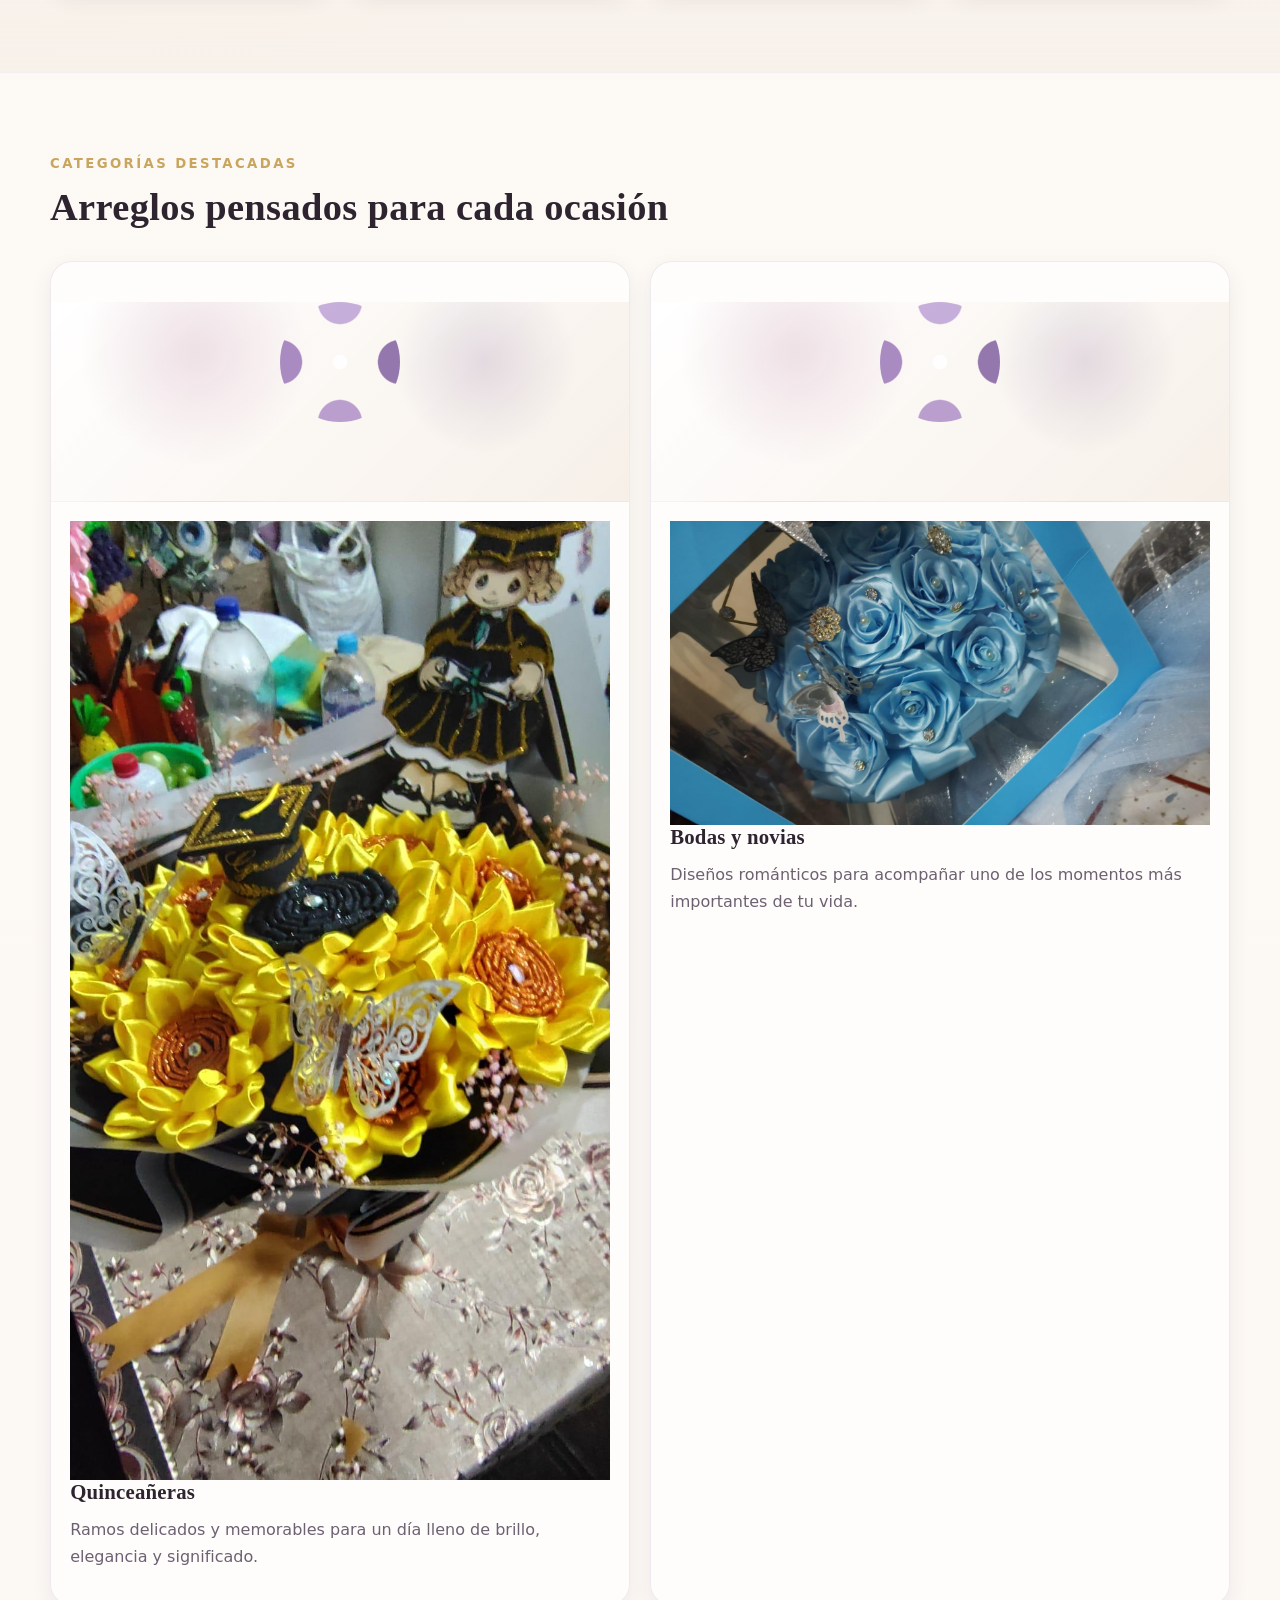
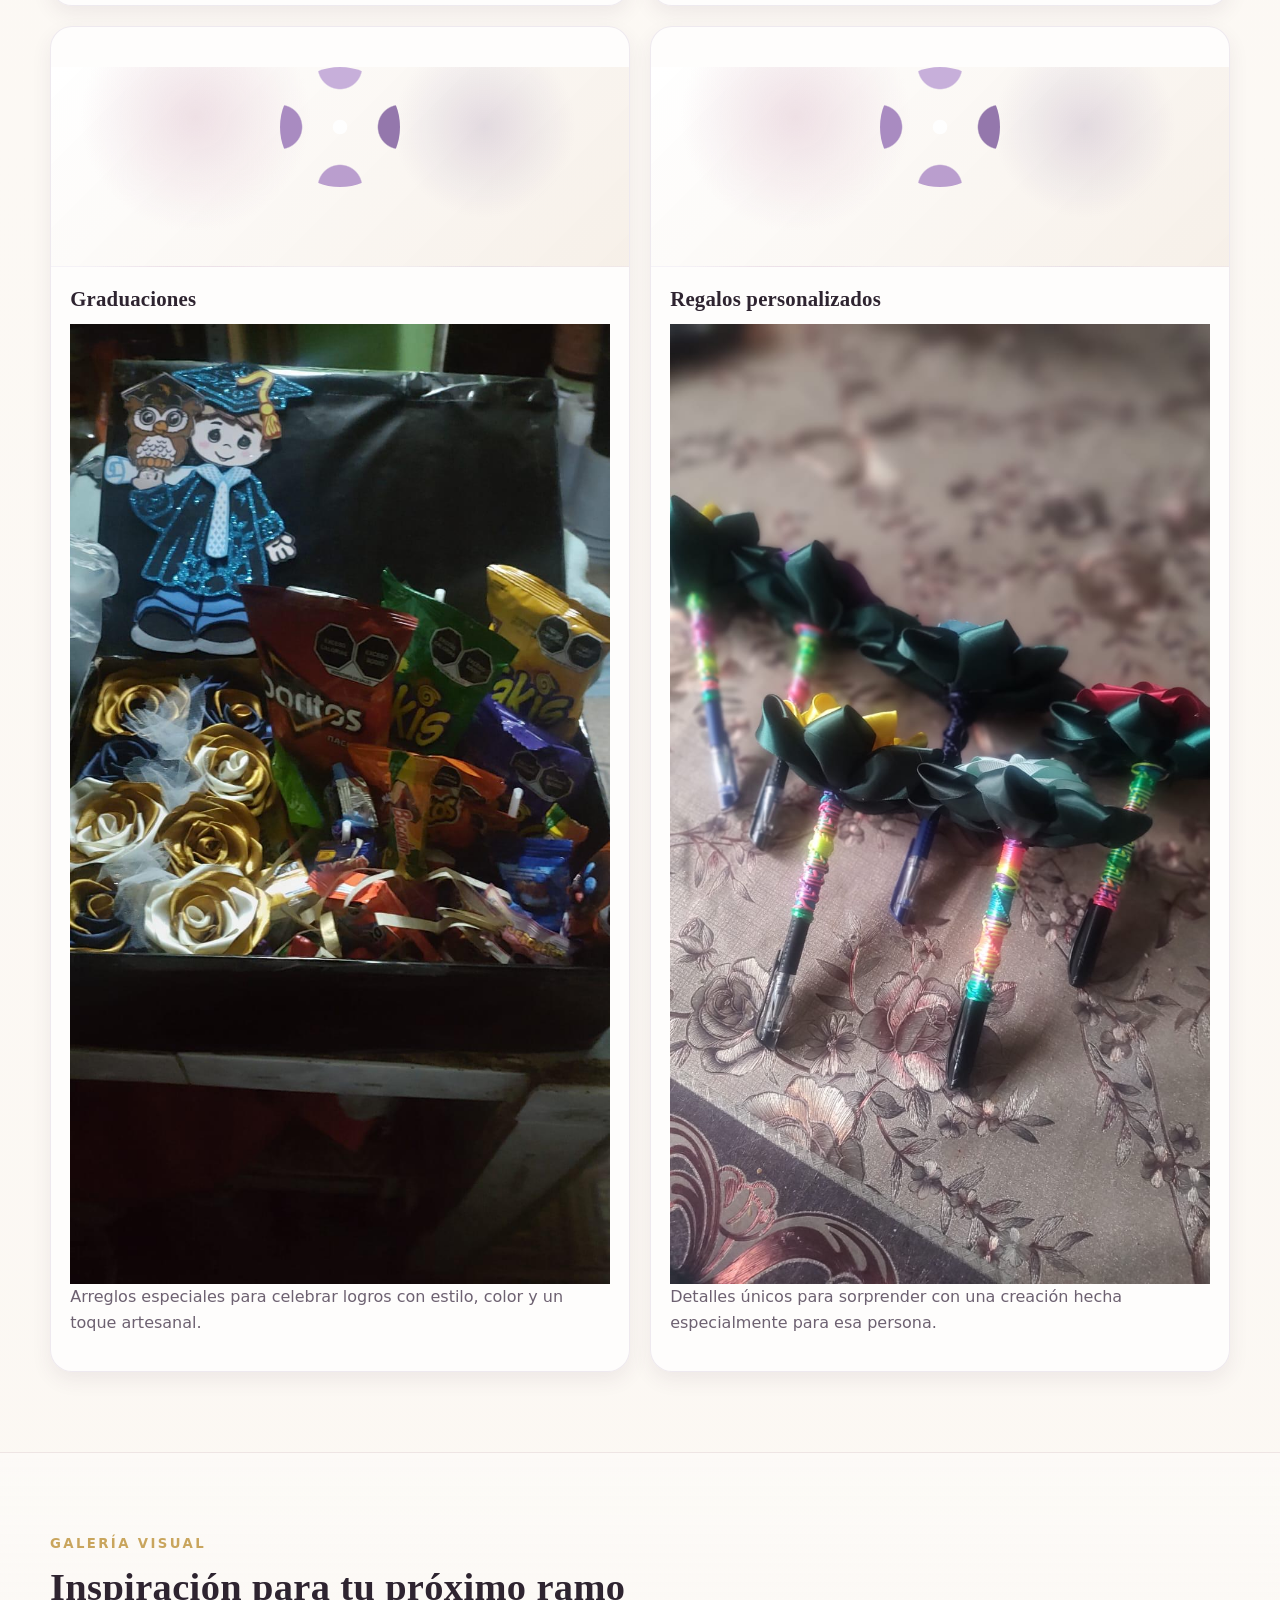
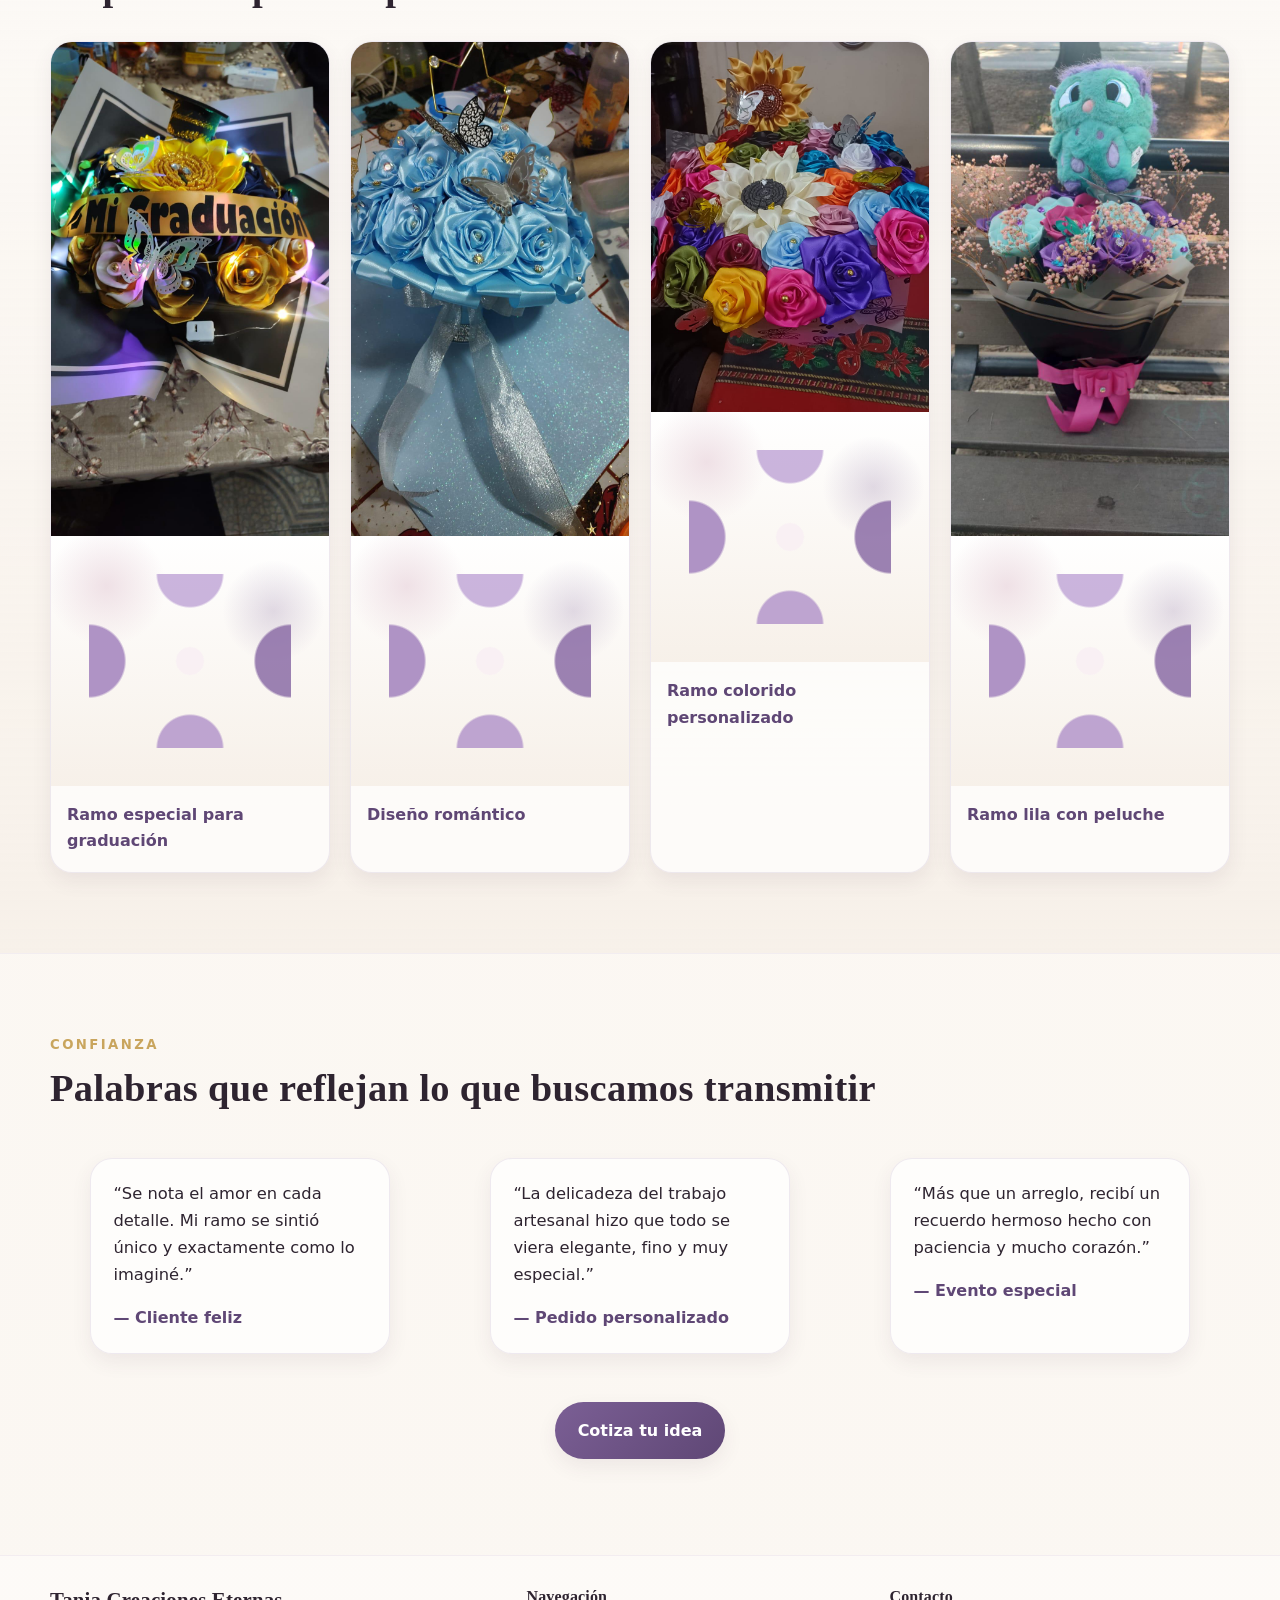
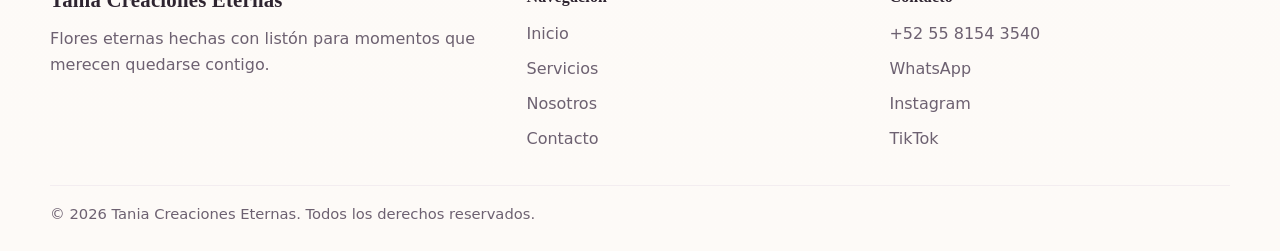
==== commit 83f99dcc: "Se agrgo imagen de ramo en caja" ====
--- a/index.html
+++ b/index.html
@@ -159,6 +159,7 @@
           <article class="feature-tile reveal">
             <div class="tile-art art-bride"></div>
             <div class="tile-copy">
+                <img src="Imagenes/Ramo en caja.jpeg" alt="Ramo guardado en caja">
               <h3>Bodas y novias</h3>
               <p>Diseños románticos para acompañar uno de los momentos más importantes de tu vida.</p>
             </div>
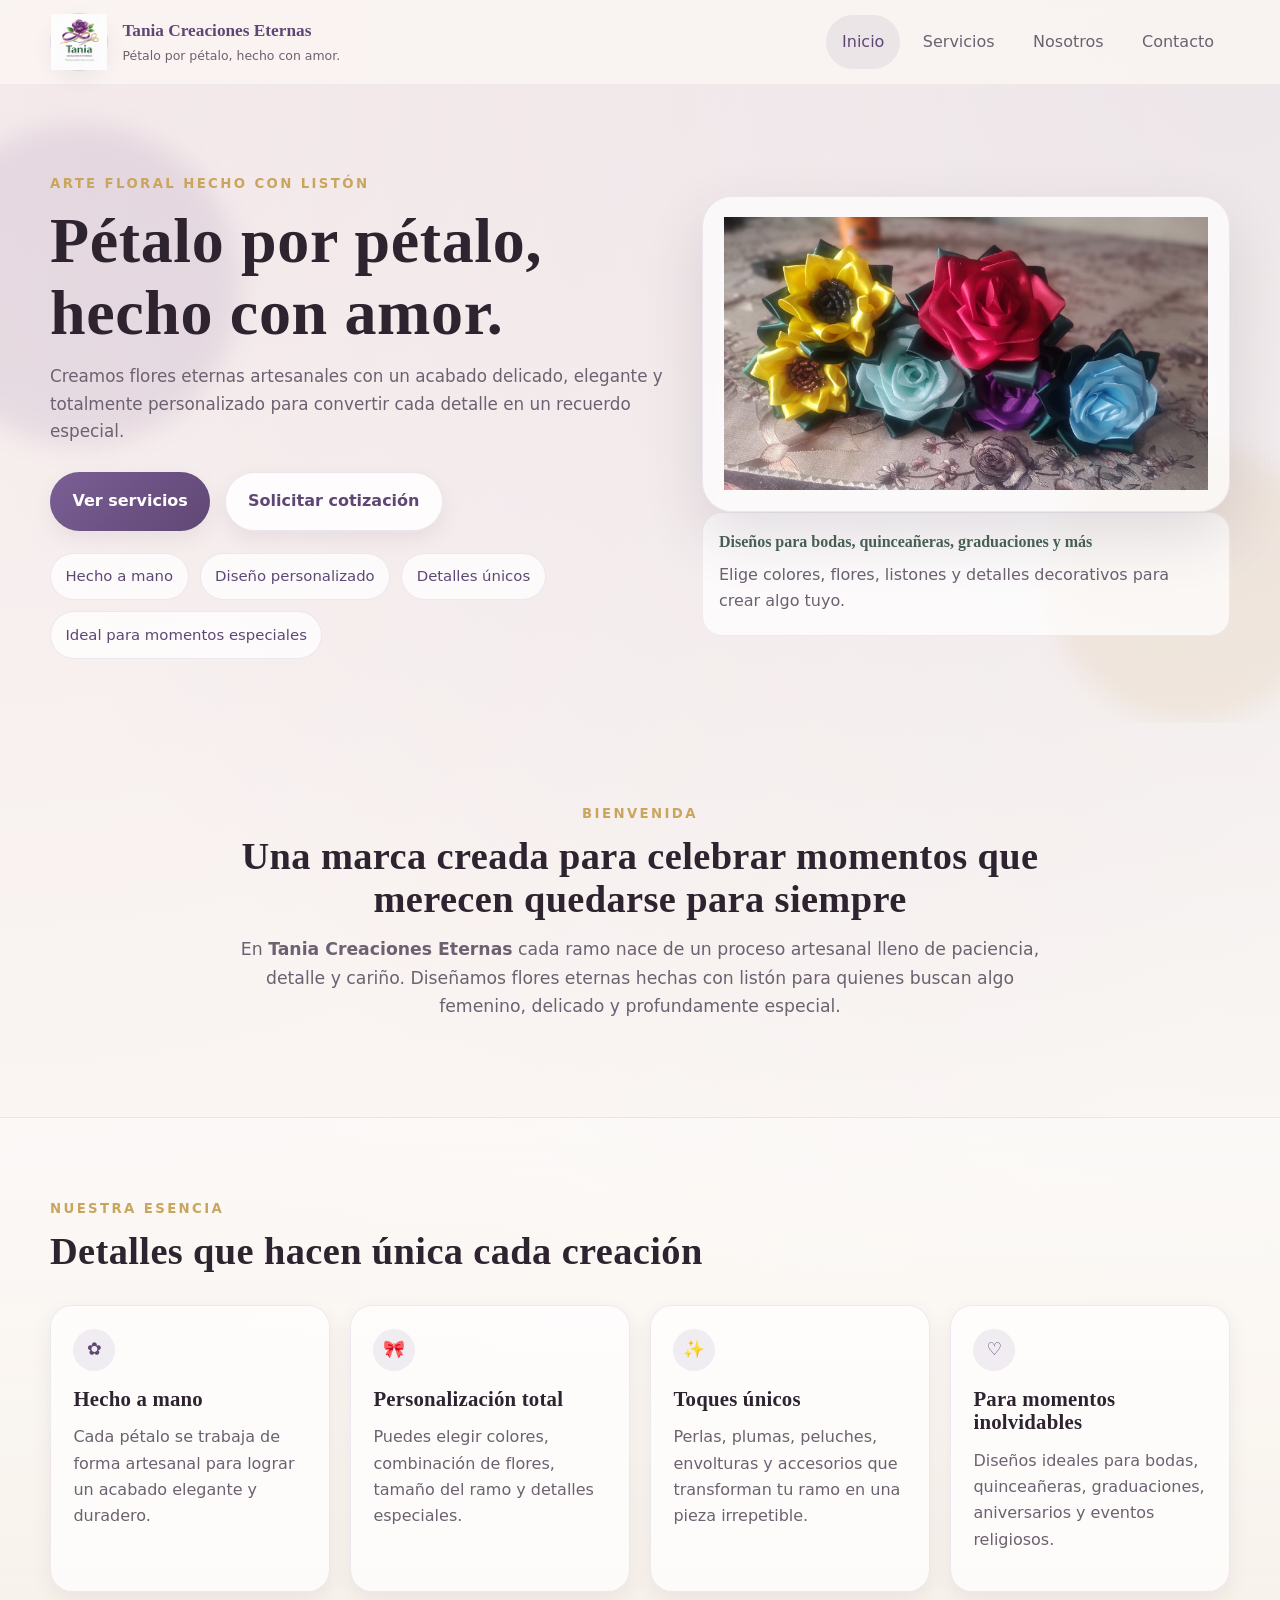
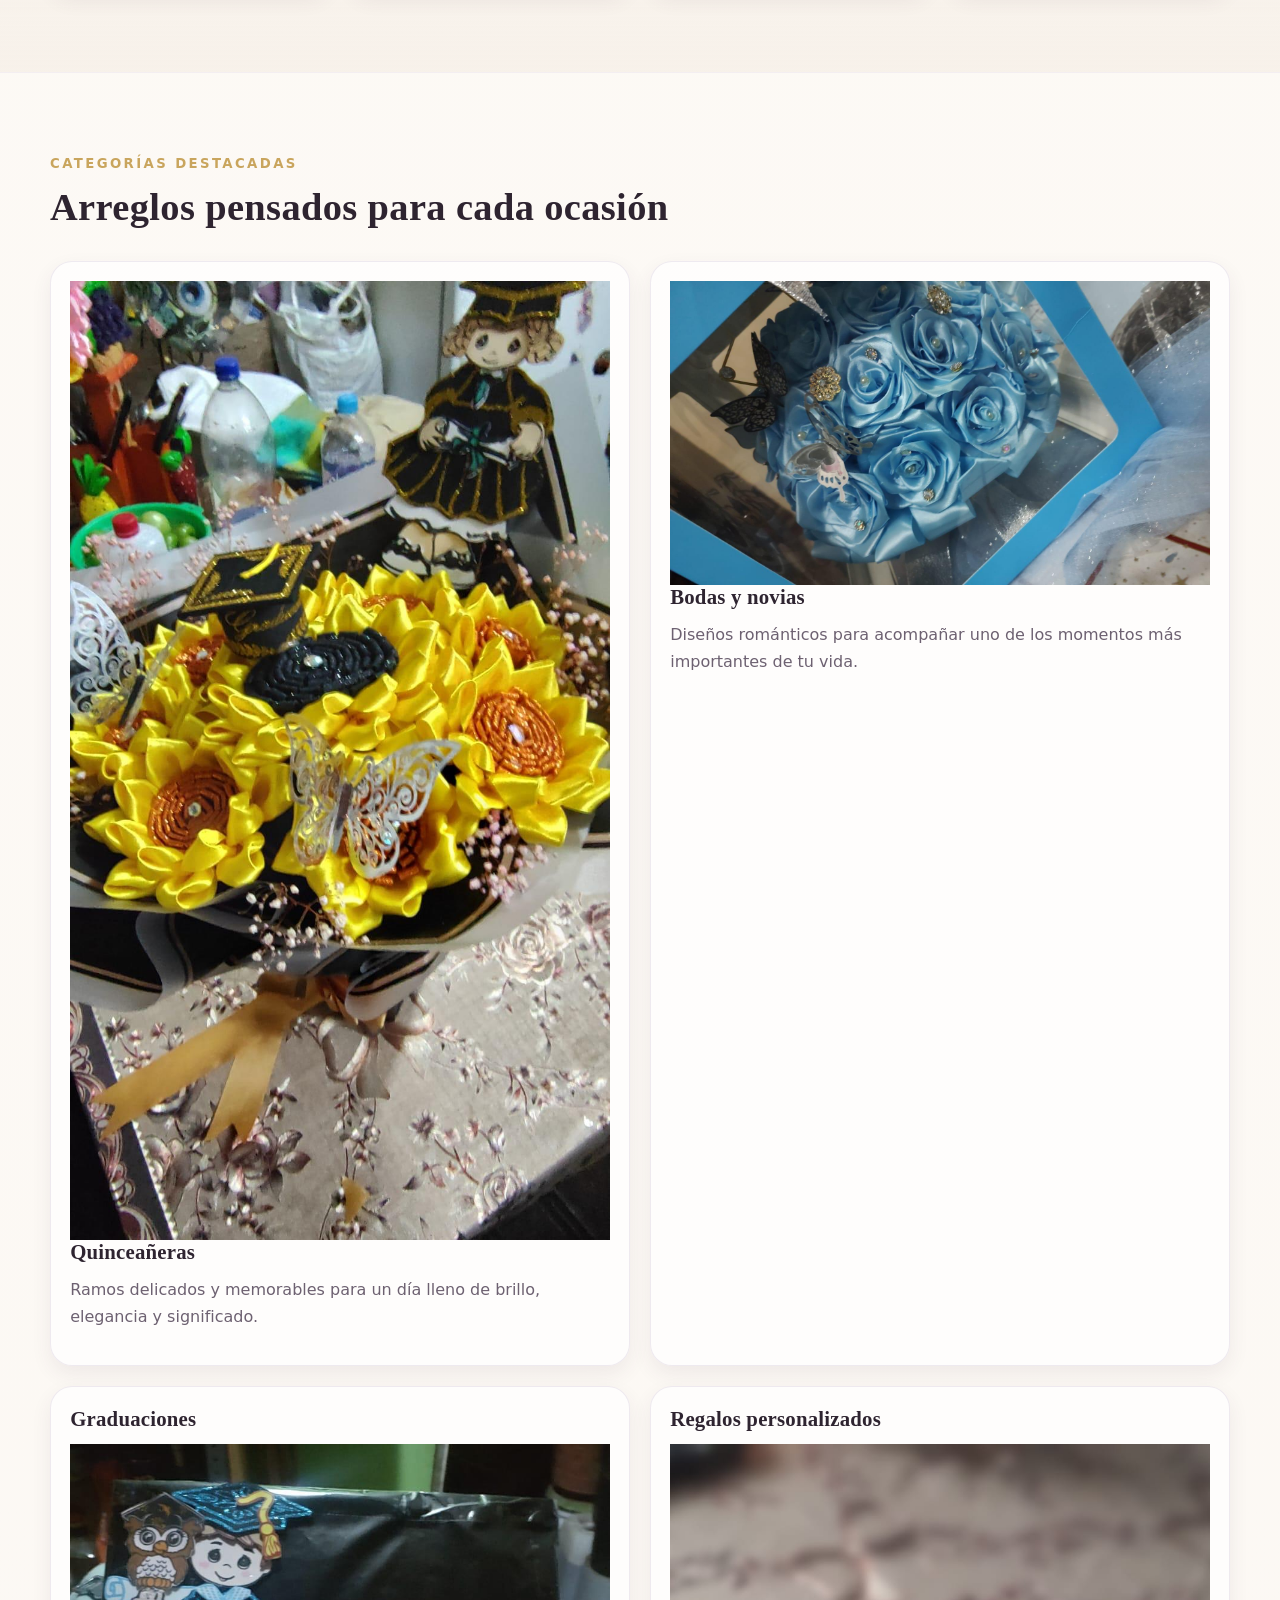
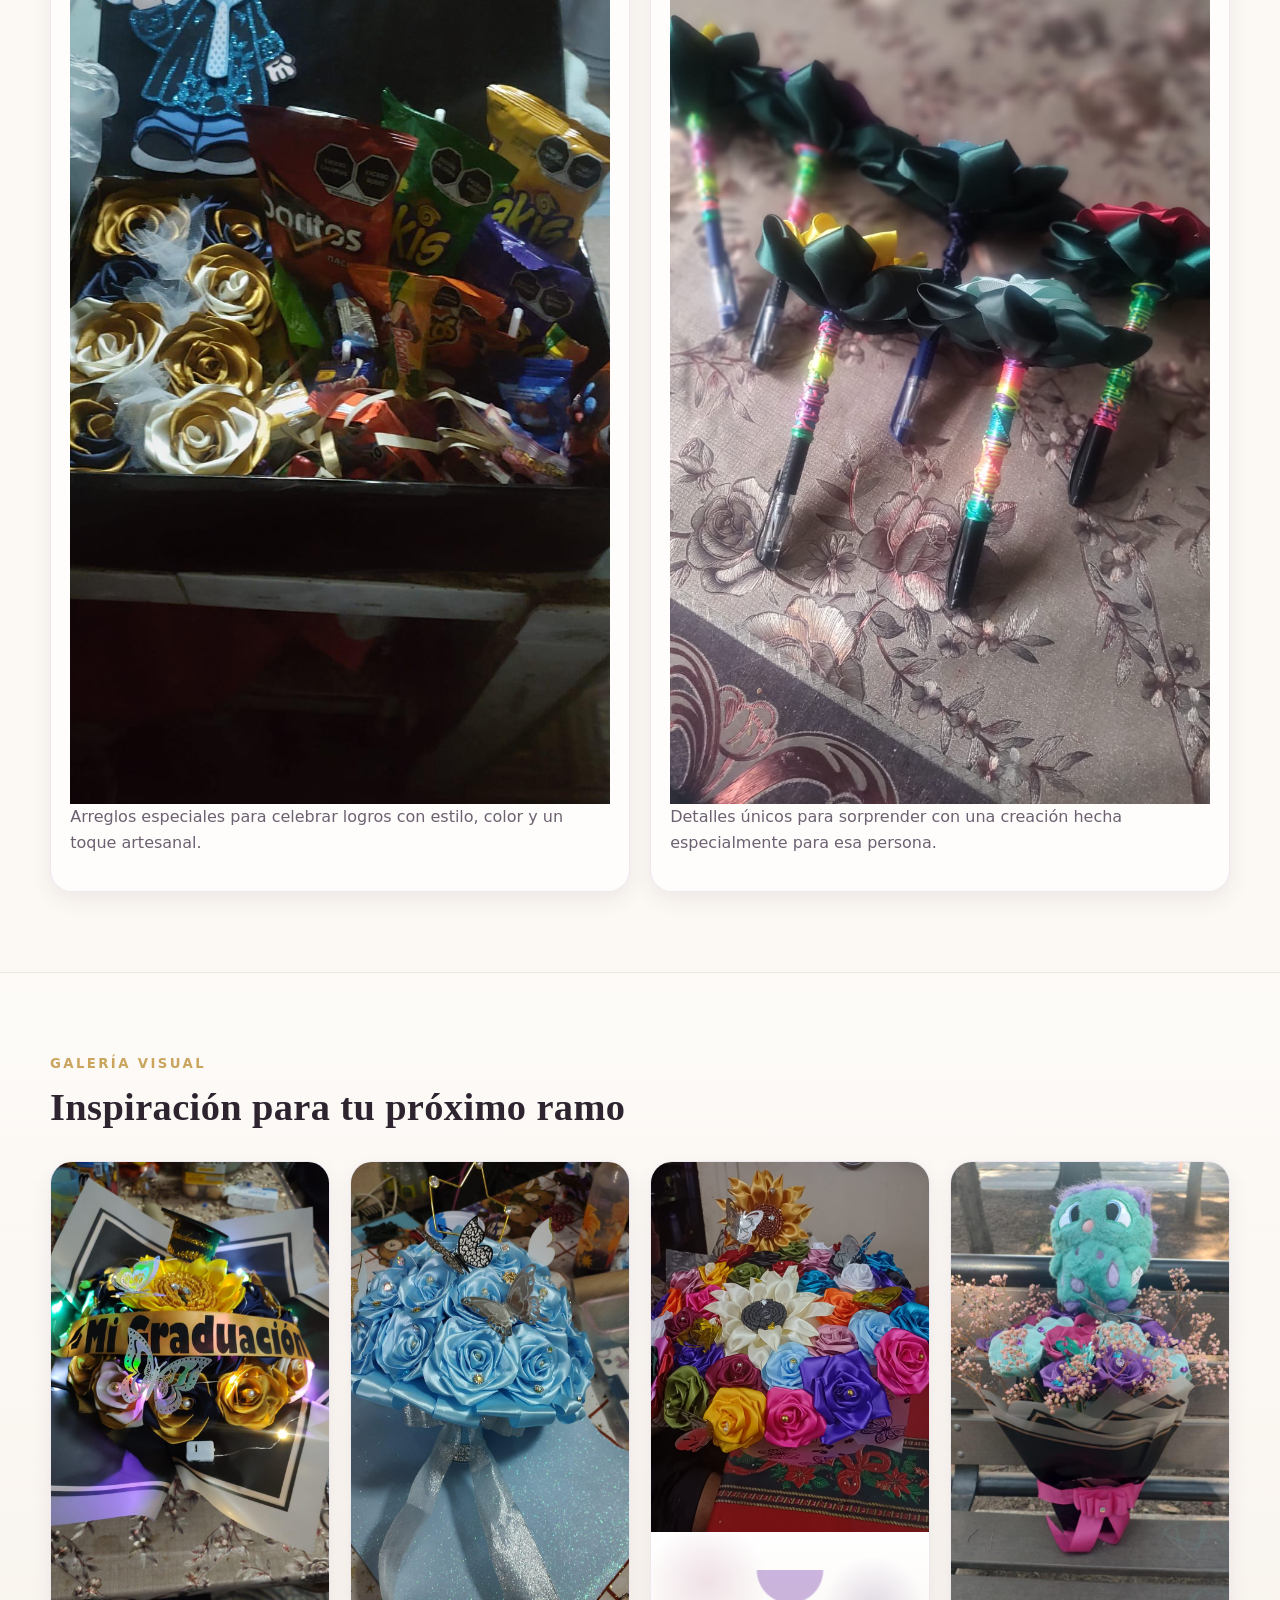
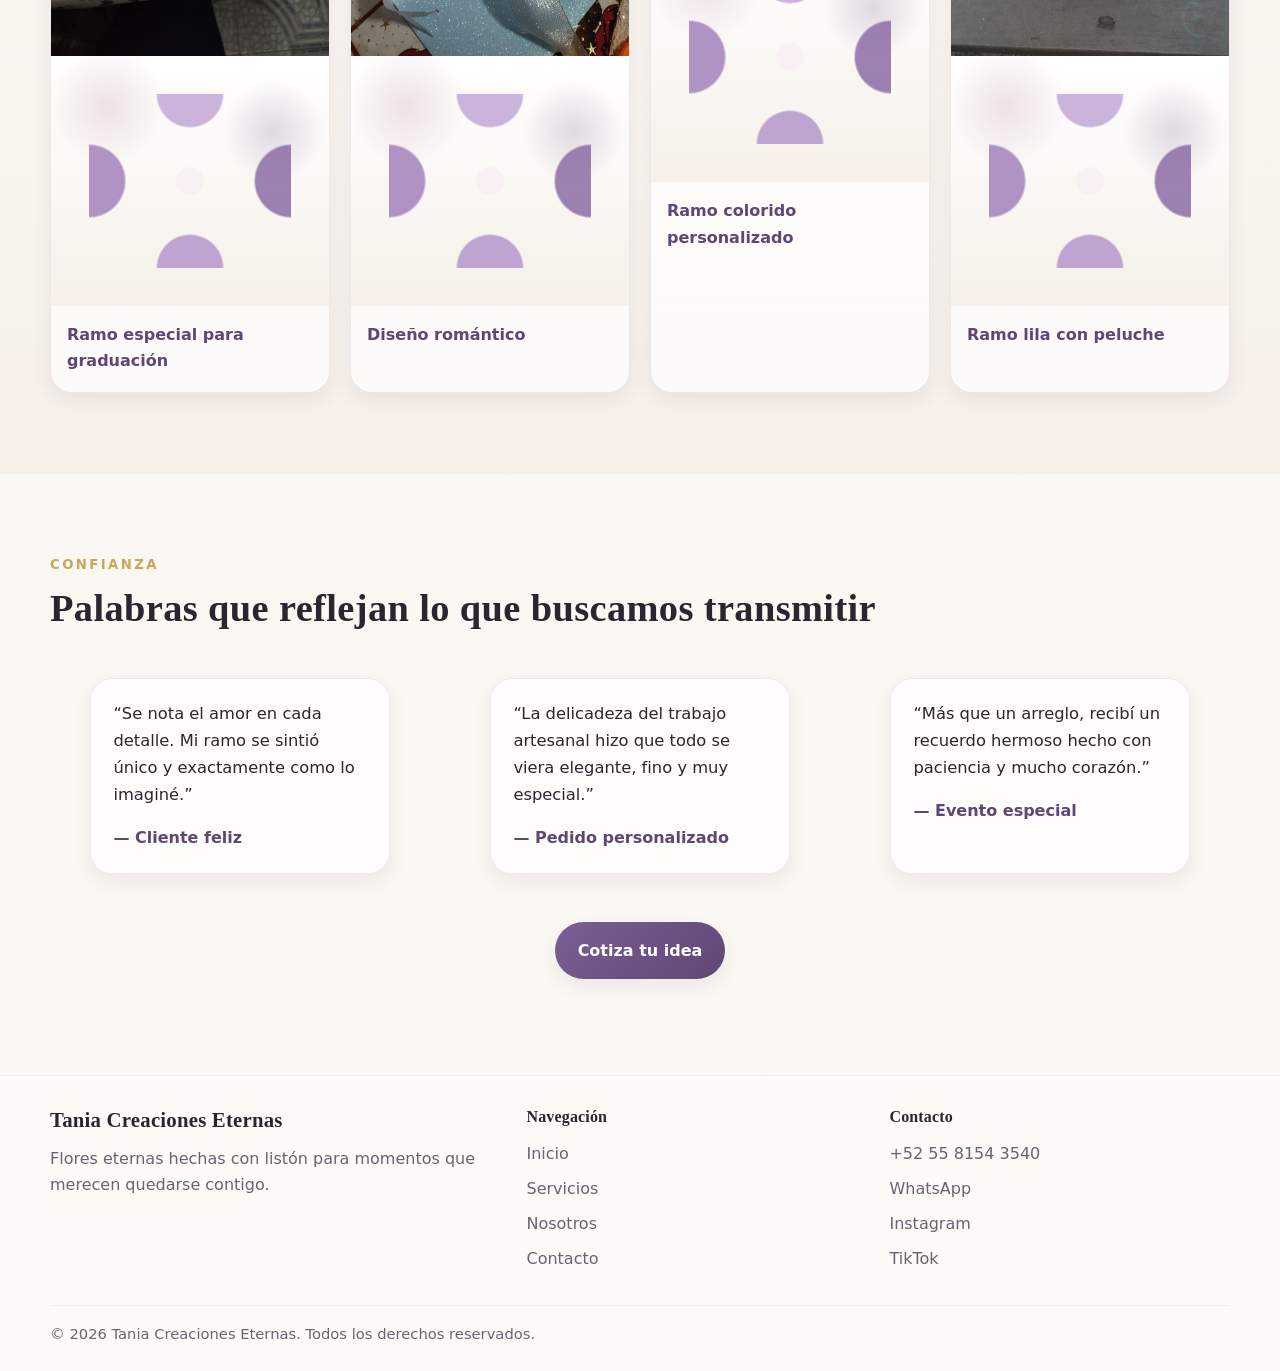
==== commit 7f8ae93f: "Se elimino  <div class="tile-art art-gift"></div>" ====
--- a/index.html
+++ b/index.html
@@ -147,7 +147,7 @@
 
         <div class="categories-grid">
           <article class="feature-tile reveal">
-            <div class="tile-art art-quince"></div>
+            
             <div class="tile-copy">
                 <img src="Imagenes/Ramo girasoles.jpeg" alt="Ramo de girasoles">
               <h3>Quinceañeras</h3>
@@ -157,7 +157,7 @@
           </article>
 
           <article class="feature-tile reveal">
-            <div class="tile-art art-bride"></div>
+            
             <div class="tile-copy">
                 <img src="Imagenes/Ramo en caja.jpeg" alt="Ramo guardado en caja">
               <h3>Bodas y novias</h3>
@@ -166,7 +166,7 @@
           </article>
 
           <article class="feature-tile reveal">
-            <div class="tile-art art-grad"></div>
+            
             <div class="tile-copy">
               <h3>Graduaciones</h3>
               <img src="Imagenes/Flores con dulces Tania Creaciones.jpeg" alt="Ramo con dulces">
@@ -175,7 +175,7 @@
           </article>
 
           <article class="feature-tile reveal">
-            <div class="tile-art art-gift"></div>
+    
             <div class="tile-copy">
               <h3>Regalos personalizados</h3>
               <img src="Imagenes/Plumas Tania Creaciones.jpeg" alt="Plumas decoradas como flores">
